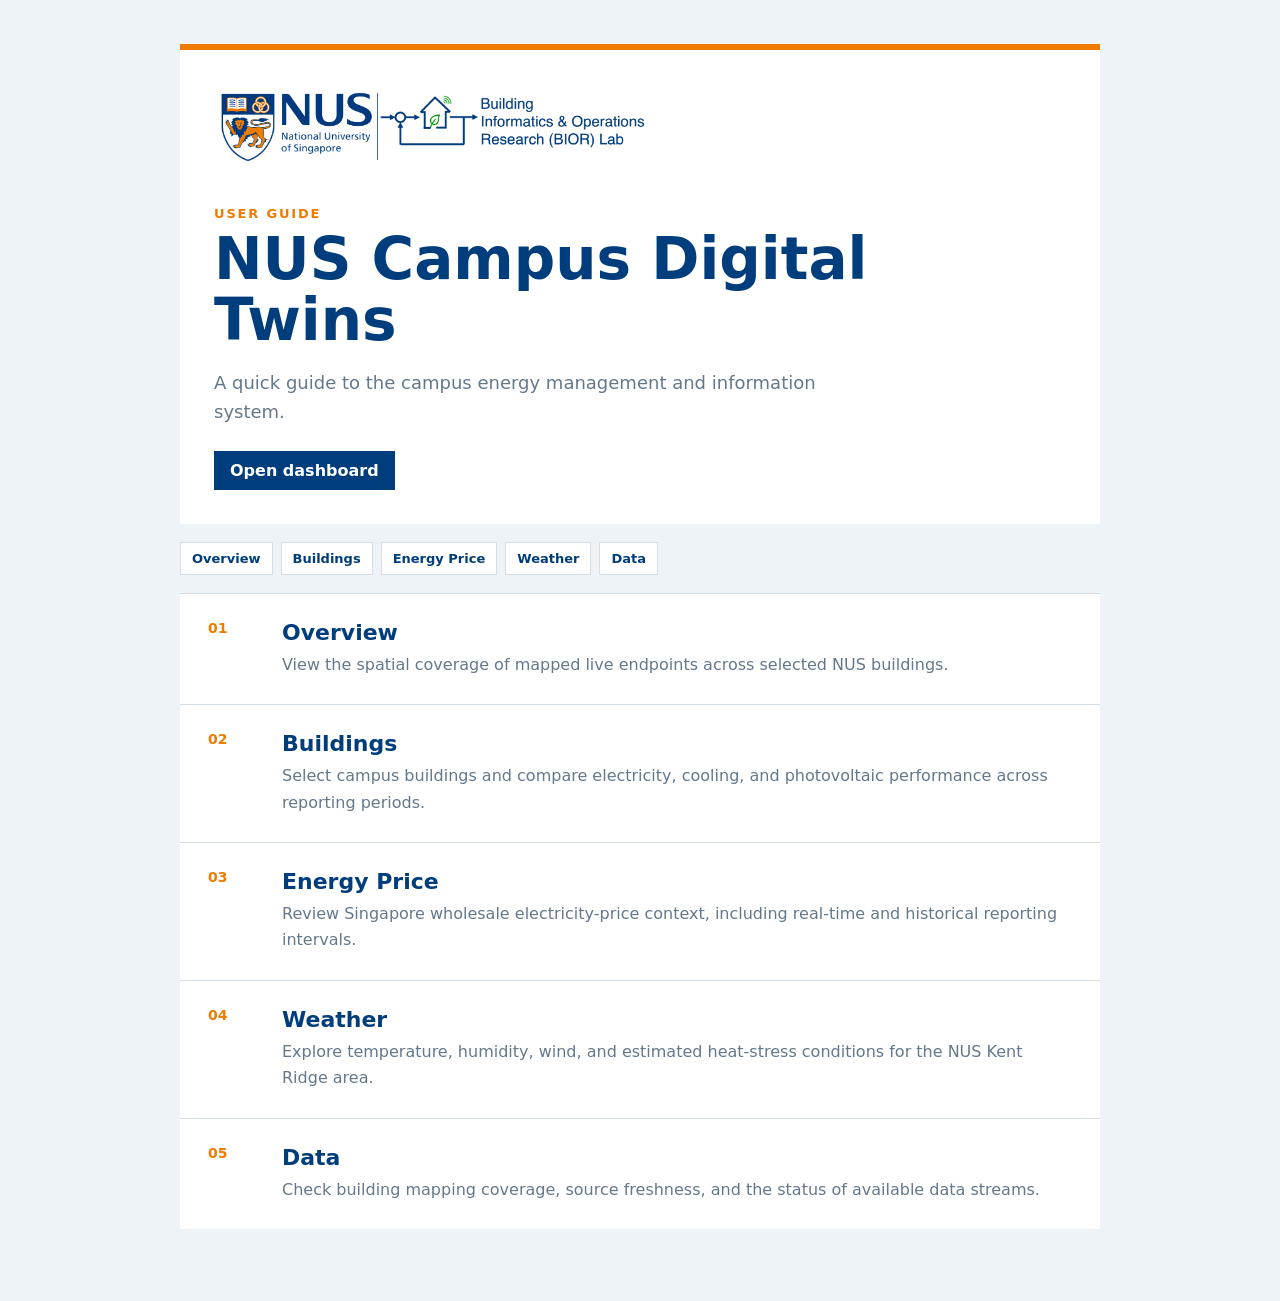
==== guide/index.html @ 18eb7594 "changes by maomao" ====
<!doctype html>
<html lang="en">
  <head>
    <meta charset="utf-8" />
    <meta name="viewport" content="width=device-width, initial-scale=1" />
    <title>NUS Campus DT User Guide</title>
    <link rel="stylesheet" href="styles.css" />
  </head>
  <body>
    <main class="guide-shell">
      <header class="guide-header">
        <img src="../assets/bior-logo.png" alt="NUS Building Informatics & Operations Research Lab" />
        <p>User Guide</p>
        <h1>NUS Campus Digital Twins</h1>
        <p class="intro">A quick guide to the campus energy management and information system.</p>
        <a href="../index.html">Open dashboard</a>
      </header>

      <nav class="guide-nav" aria-label="Guide sections">
        <a href="#overview">Overview</a>
        <a href="#buildings">Buildings</a>
        <a href="#price">Energy Price</a>
        <a href="#weather">Weather</a>
        <a href="#data">Data</a>
      </nav>

      <section id="overview">
        <span>01</span>
        <div><h2>Overview</h2><p>View the spatial coverage of mapped live endpoints across selected NUS buildings.</p></div>
      </section>
      <section id="buildings">
        <span>02</span>
        <div><h2>Buildings</h2><p>Select campus buildings and compare electricity, cooling, and photovoltaic performance across reporting periods.</p></div>
      </section>
      <section id="price">
        <span>03</span>
        <div><h2>Energy Price</h2><p>Review Singapore wholesale electricity-price context, including real-time and historical reporting intervals.</p></div>
      </section>
      <section id="weather">
        <span>04</span>
        <div><h2>Weather</h2><p>Explore temperature, humidity, wind, and estimated heat-stress conditions for the NUS Kent Ridge area.</p></div>
      </section>
      <section id="data">
        <span>05</span>
        <div><h2>Data</h2><p>Check building mapping coverage, source freshness, and the status of available data streams.</p></div>
      </section>
    </main>
  </body>
</html>
---- guide/styles.css ----
:root {
  --nus-blue: #003d7c;
  --nus-blue-dark: #002b5c;
  --nus-orange: #ef7c00;
  --ink: #203040;
  --muted: #64788c;
  --line: #d5dde5;
  font-family: Inter, ui-sans-serif, system-ui, -apple-system, BlinkMacSystemFont, "Segoe UI", sans-serif;
}

* { box-sizing: border-box; }

html { scroll-behavior: smooth; }

body {
  margin: 0;
  color: var(--ink);
  background: #eef3f7;
}

.guide-shell {
  width: min(920px, calc(100% - 40px));
  margin: 0 auto;
  padding: 44px 0 72px;
}

.guide-header {
  padding: 34px;
  border-top: 6px solid var(--nus-orange);
  background: #fff;
}

.guide-header img {
  display: block;
  width: min(440px, 100%);
  margin-bottom: 36px;
}

.guide-header > p:first-of-type {
  margin: 0 0 8px;
  color: var(--nus-orange);
  font-size: 13px;
  font-weight: 800;
  letter-spacing: 0.14em;
  text-transform: uppercase;
}

h1 {
  margin: 0;
  color: var(--nus-blue);
  font-size: clamp(34px, 6vw, 58px);
  line-height: 1.05;
}

.intro {
  max-width: 620px;
  margin: 18px 0 24px;
  color: var(--muted);
  font-size: 18px;
  line-height: 1.6;
}

.guide-header a {
  display: inline-flex;
  padding: 10px 16px;
  color: #fff;
  background: var(--nus-blue);
  font-weight: 750;
  text-decoration: none;
}

.guide-header a:hover { background: var(--nus-blue-dark); }

.guide-nav {
  display: flex;
  flex-wrap: wrap;
  gap: 8px;
  margin: 18px 0;
}

.guide-nav a {
  padding: 8px 11px;
  border: 1px solid var(--line);
  color: var(--nus-blue);
  background: #fff;
  font-size: 13px;
  font-weight: 700;
  text-decoration: none;
}

.guide-shell > section {
  display: grid;
  grid-template-columns: 56px minmax(0, 1fr);
  gap: 18px;
  padding: 26px 28px;
  border-top: 1px solid var(--line);
  background: #fff;
}

.guide-shell > section > span {
  color: var(--nus-orange);
  font-size: 14px;
  font-weight: 800;
}

h2 {
  margin: 0 0 7px;
  color: var(--nus-blue);
  font-size: 22px;
}

section p {
  margin: 0;
  color: var(--muted);
  line-height: 1.65;
}

@media (max-width: 560px) {
  .guide-shell { width: min(100% - 24px, 920px); padding-top: 12px; }
  .guide-header { padding: 24px; }
  .guide-shell > section { grid-template-columns: 1fr; gap: 6px; padding: 22px; }
}
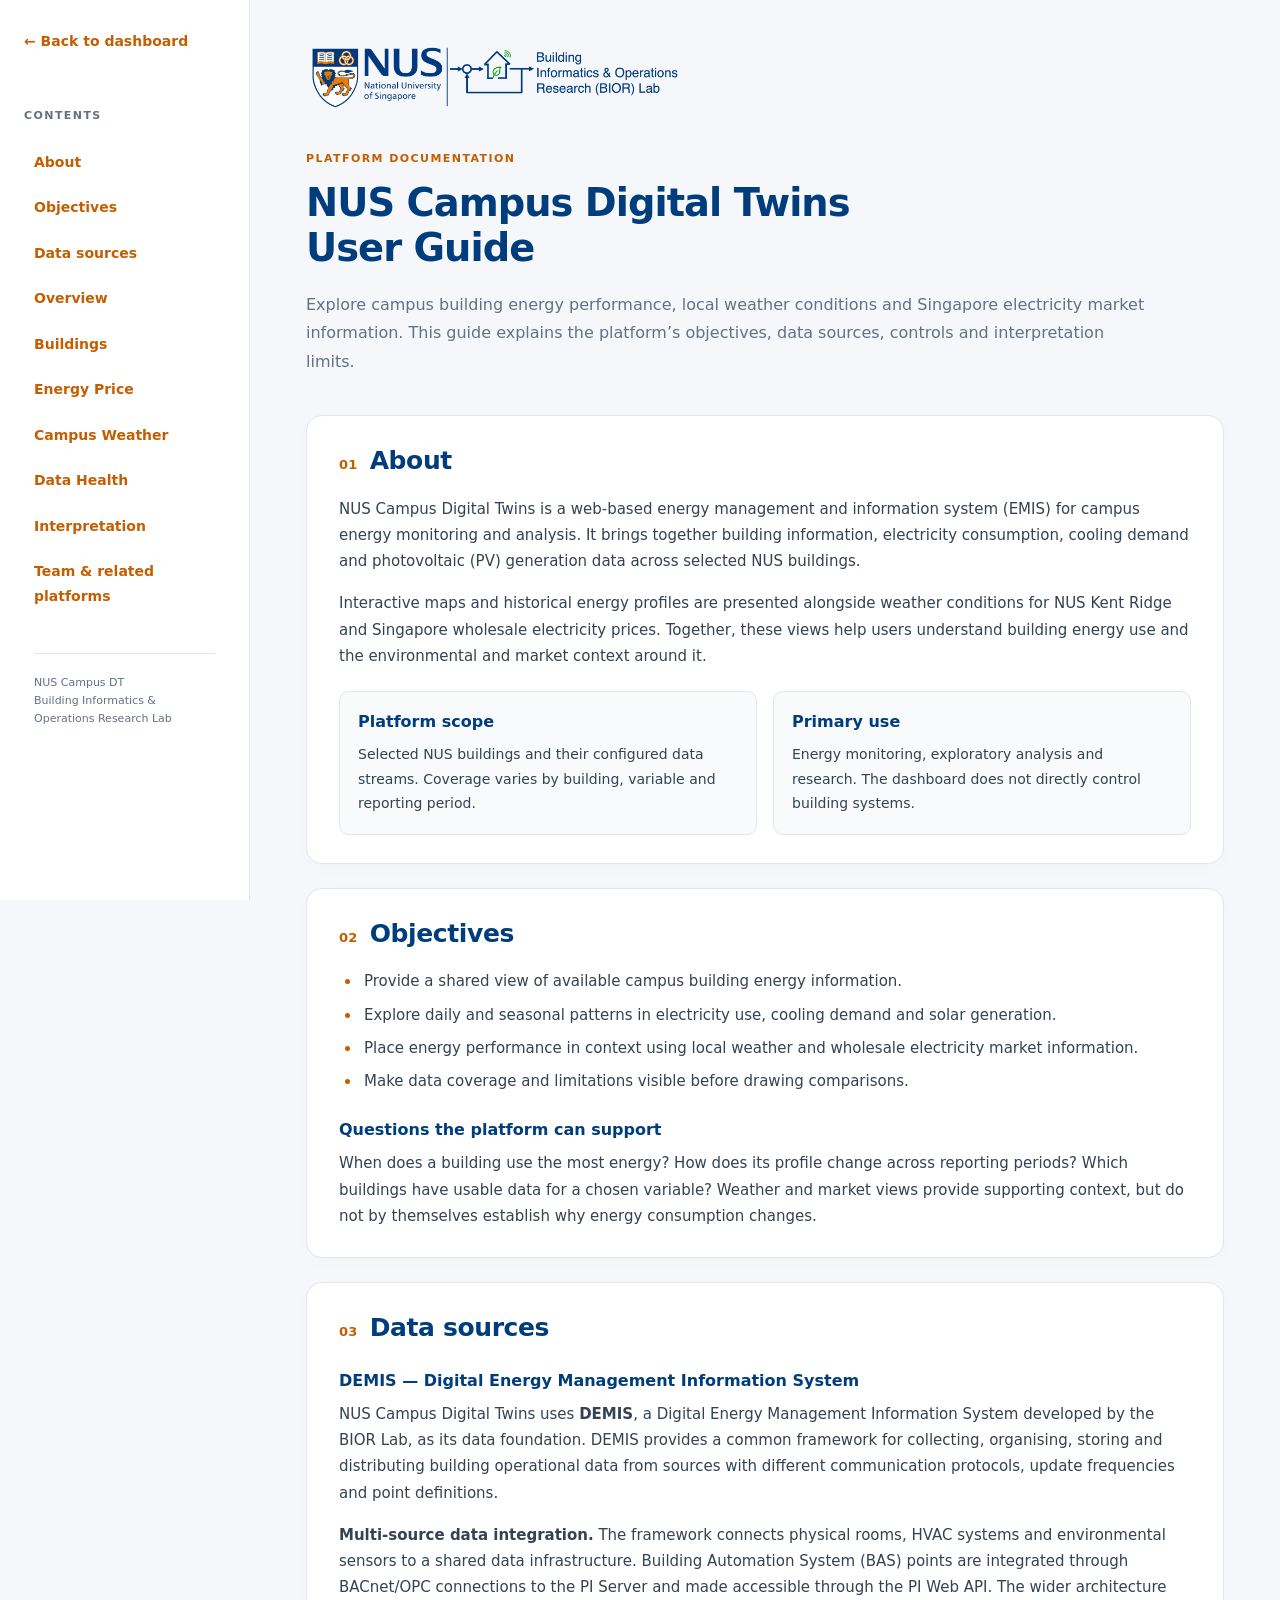
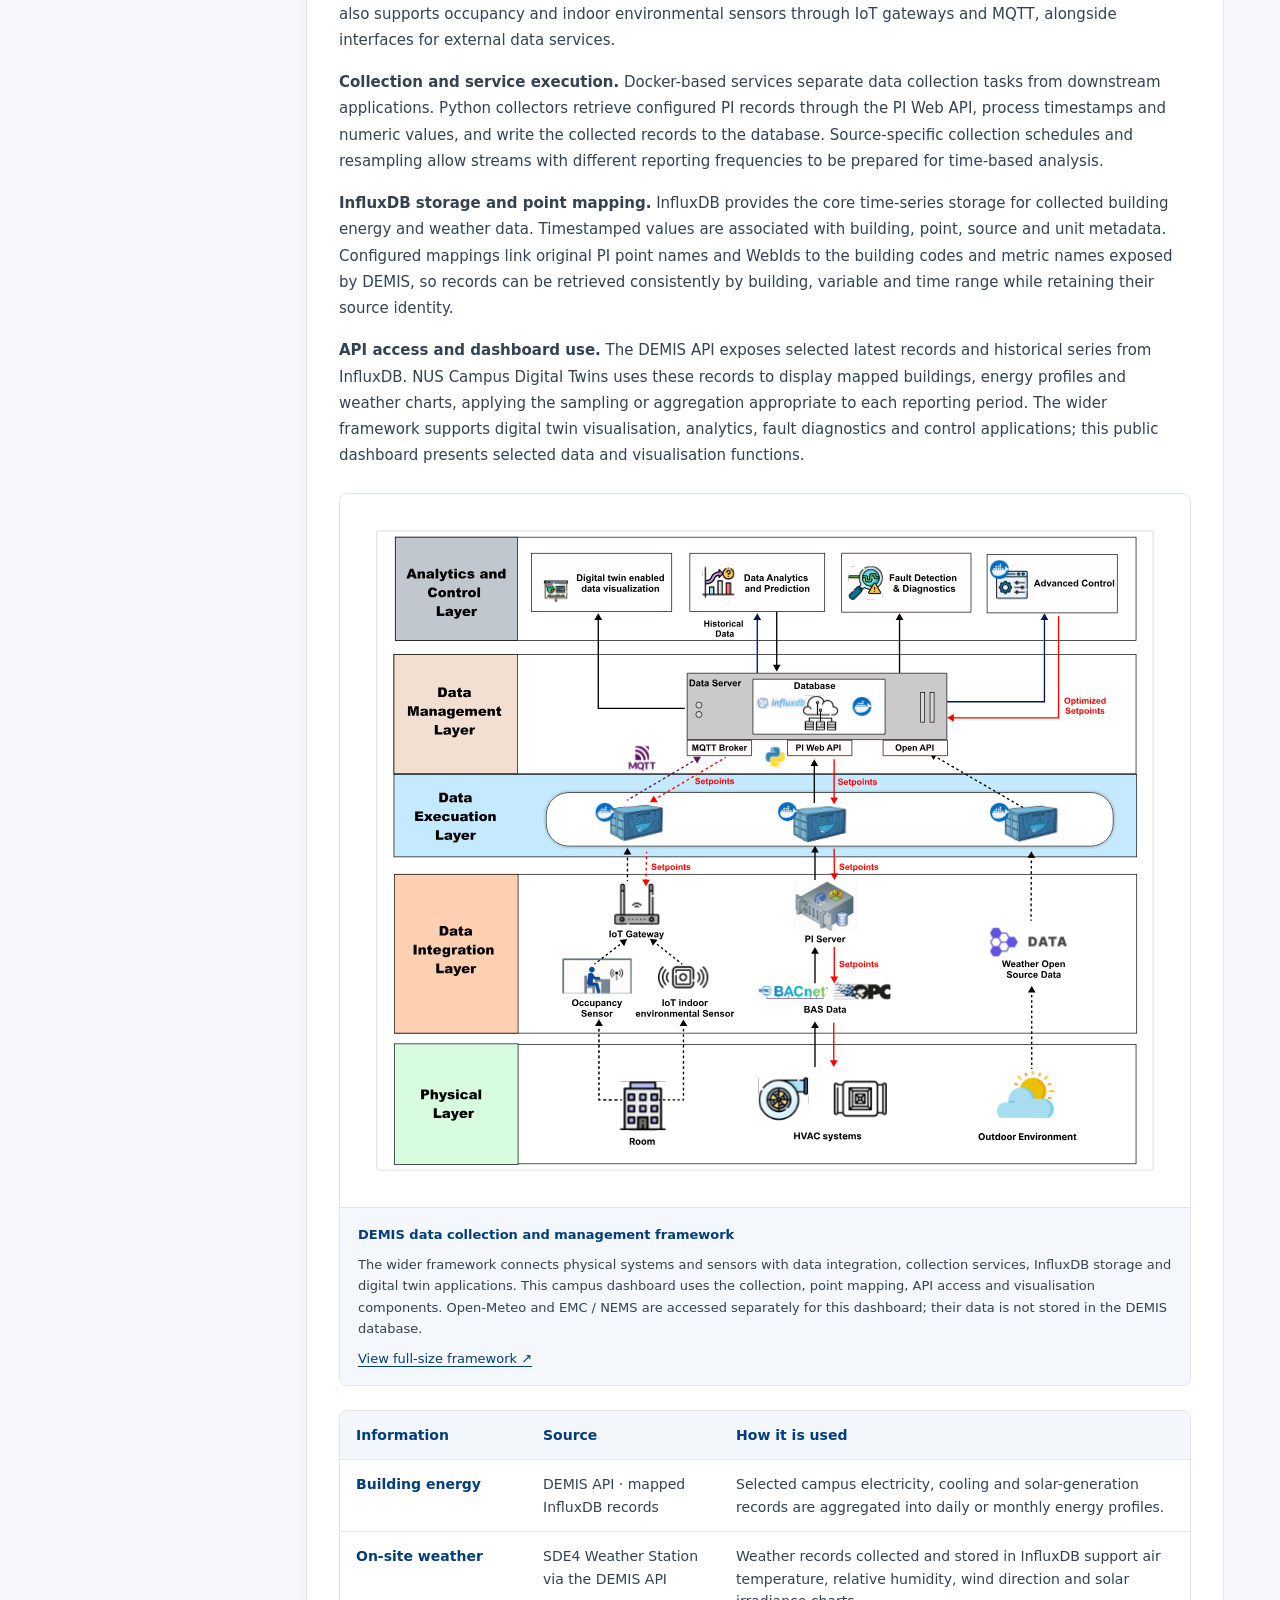
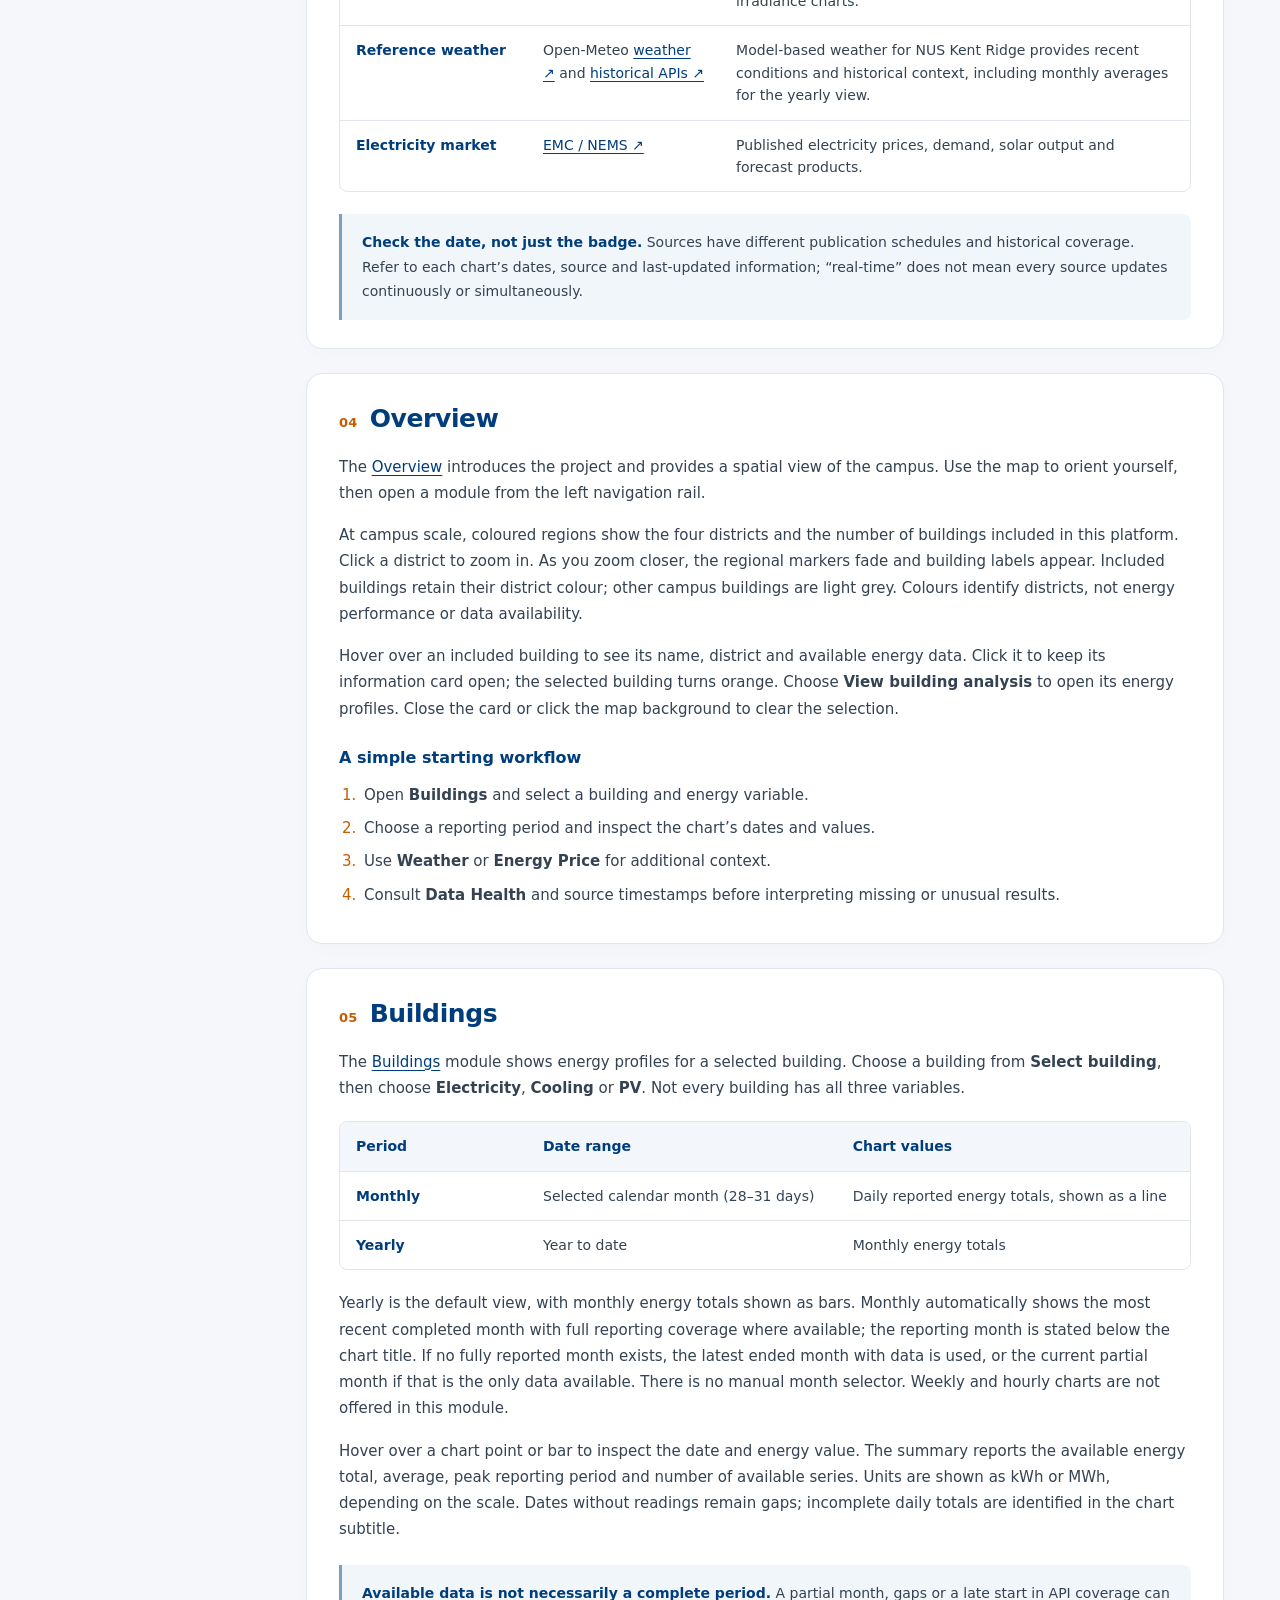
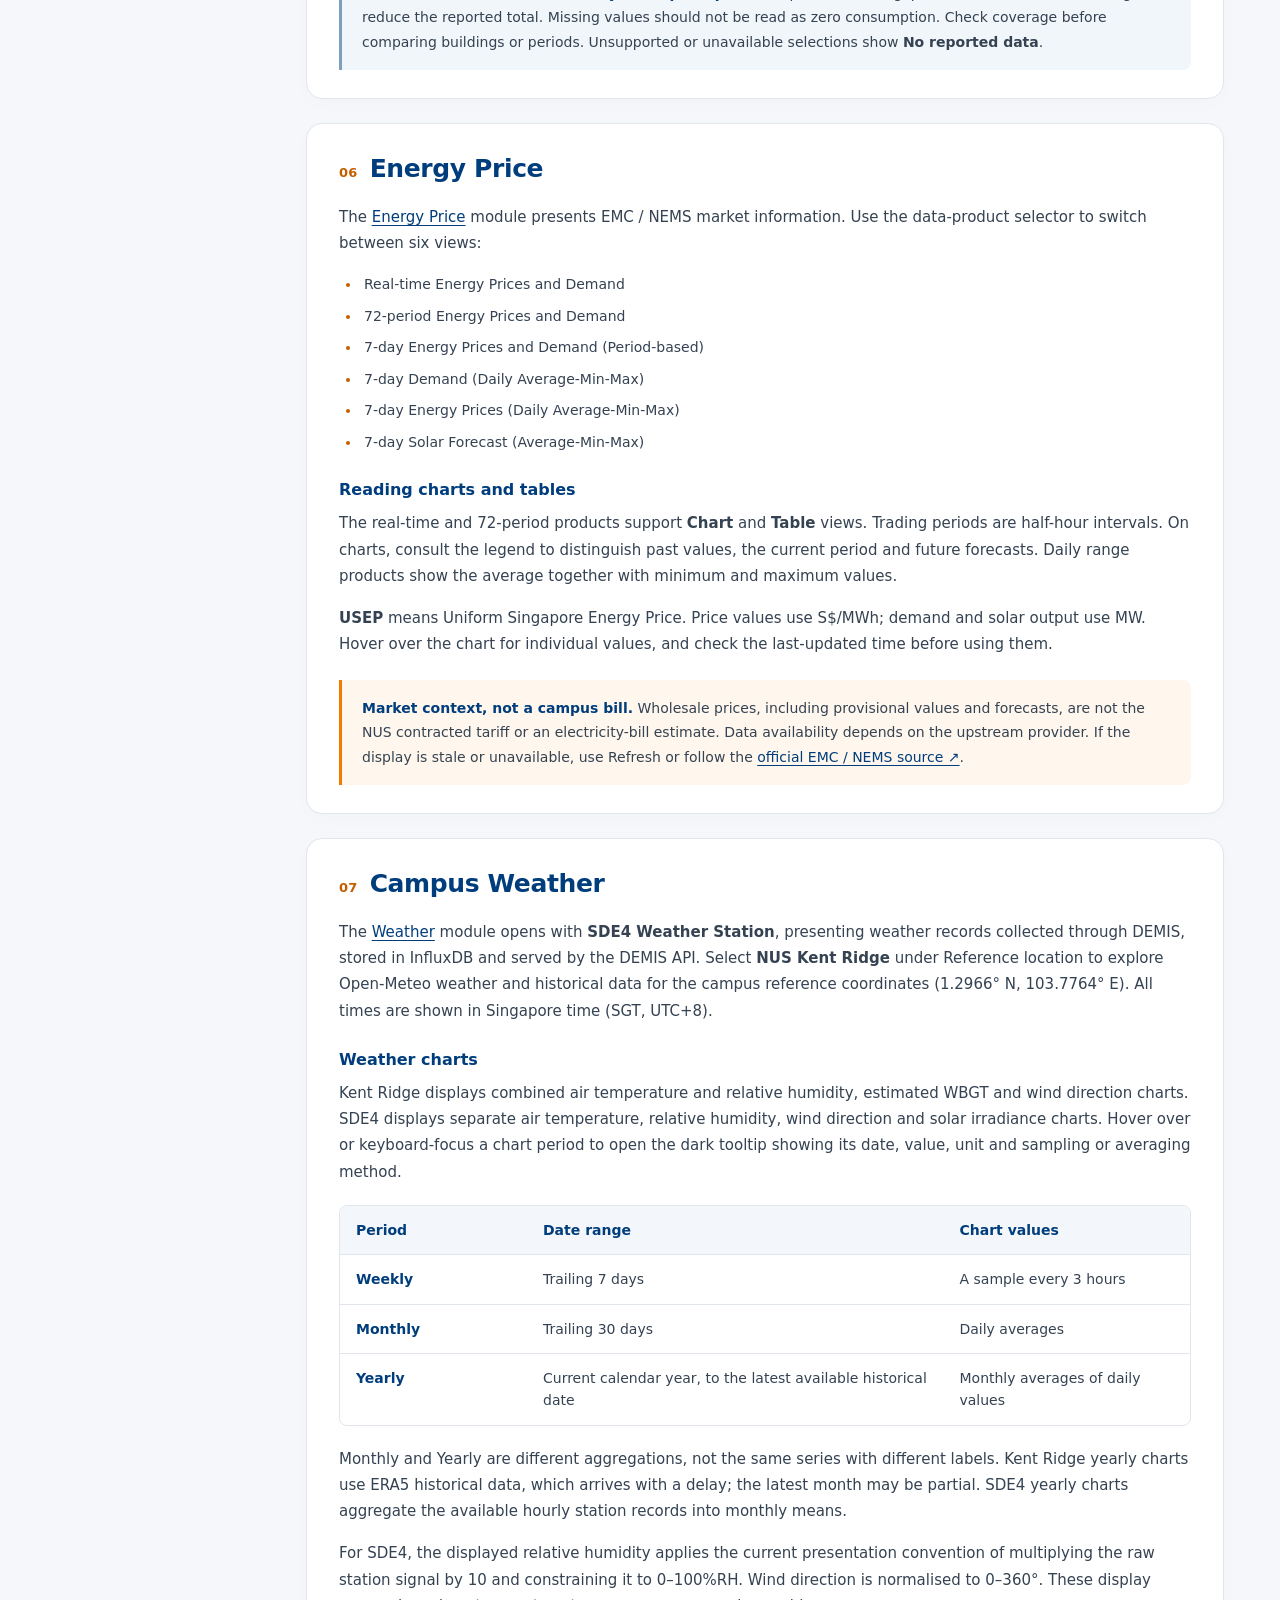
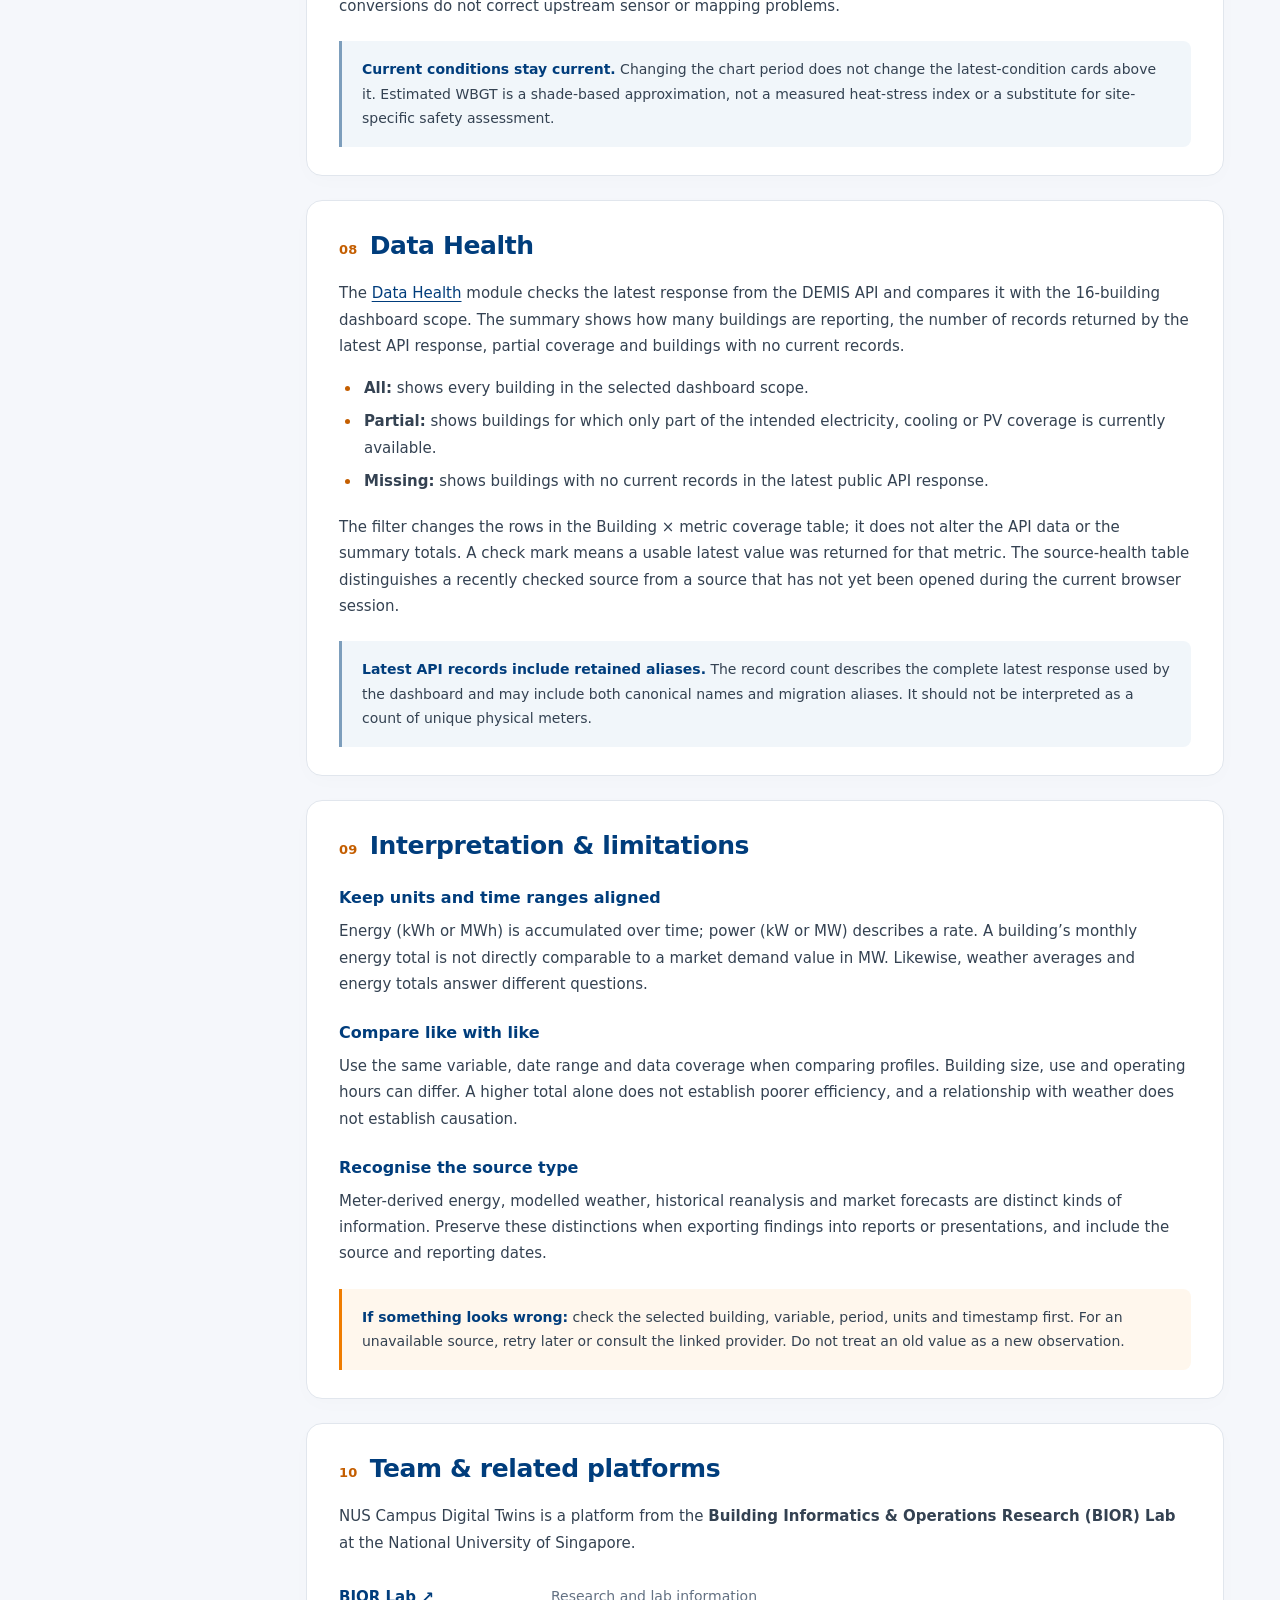
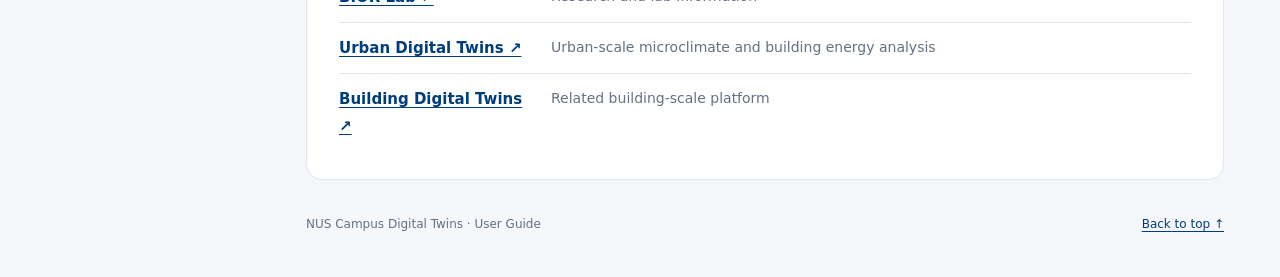
==== commit e68255b4: "feat: update campus digital twin dashboard" ====
--- a/guide/index.html
+++ b/guide/index.html
@@ -3,47 +3,188 @@
   <head>
     <meta charset="utf-8" />
     <meta name="viewport" content="width=device-width, initial-scale=1" />
-    <title>NUS Campus DT User Guide</title>
-    <link rel="stylesheet" href="styles.css" />
+    <meta name="description" content="A guide to NUS Campus Digital Twins: building energy, Singapore electricity prices, local weather and data coverage." />
+    <title>User Guide | NUS Campus Digital Twins</title>
+    <link rel="stylesheet" href="styles.css?v=20260908-data-framework" />
   </head>
   <body>
-    <main class="guide-shell">
-      <header class="guide-header">
-        <img src="../assets/bior-logo.png" alt="NUS Building Informatics & Operations Research Lab" />
-        <p>User Guide</p>
-        <h1>NUS Campus Digital Twins</h1>
-        <p class="intro">A quick guide to the campus energy management and information system.</p>
-        <a href="../index.html">Open dashboard</a>
-      </header>
-
-      <nav class="guide-nav" aria-label="Guide sections">
+    <a class="skip-link" href="#main-content">Skip to guide</a>
+    <aside class="guide-sidebar">
+      <a class="back-link" href="../">← Back to dashboard</a>
+      <nav class="guide-nav" aria-label="Guide contents">
+        <p class="nav-label">Contents</p>
+        <a href="#about">About</a>
+        <a href="#objectives">Objectives</a>
+        <a href="#sources">Data sources</a>
         <a href="#overview">Overview</a>
         <a href="#buildings">Buildings</a>
         <a href="#price">Energy Price</a>
-        <a href="#weather">Weather</a>
-        <a href="#data">Data</a>
+        <a href="#weather">Campus Weather</a>
+        <a href="#data">Data Health</a>
+        <a href="#interpretation">Interpretation</a>
+        <a href="#team">Team &amp; related platforms</a>
       </nav>
+      <p class="sidebar-note">NUS Campus DT<br />Building Informatics &amp; Operations Research Lab</p>
+    </aside>
+    <main class="guide-shell" id="main-content">
+      <header class="guide-header">
+        <img src="../assets/bior-logo.png" alt="NUS Building Informatics &amp; Operations Research Lab" width="440" />
+        <p class="eyebrow">Platform documentation</p>
+        <h1>NUS Campus Digital Twins<br /><span>User Guide</span></h1>
+        <p class="intro">Explore campus building energy performance, local weather conditions and Singapore electricity market information. This guide explains the platform’s objectives, data sources, controls and interpretation limits.</p>
+      </header>
 
-      <section id="overview">
-        <span>01</span>
-        <div><h2>Overview</h2><p>View the spatial coverage of mapped live endpoints across selected NUS buildings.</p></div>
+      <section id="about" aria-labelledby="about-title">
+        <h2 id="about-title"><span class="section-number" aria-hidden="true">01</span> About</h2>
+        <p>NUS Campus Digital Twins is a web-based energy management and information system (EMIS) for campus energy monitoring and analysis. It brings together building information, electricity consumption, cooling demand and photovoltaic (PV) generation data across selected NUS buildings.</p>
+        <p>Interactive maps and historical energy profiles are presented alongside weather conditions for NUS Kent Ridge and Singapore wholesale electricity prices. Together, these views help users understand building energy use and the environmental and market context around it.</p>
+        <div class="feature-grid">
+          <div class="feature"><h3>Platform scope</h3><p>Selected NUS buildings and their configured data streams. Coverage varies by building, variable and reporting period.</p></div>
+          <div class="feature"><h3>Primary use</h3><p>Energy monitoring, exploratory analysis and research. The dashboard does not directly control building systems.</p></div>
+        </div>
       </section>
-      <section id="buildings">
-        <span>02</span>
-        <div><h2>Buildings</h2><p>Select campus buildings and compare electricity, cooling, and photovoltaic performance across reporting periods.</p></div>
+
+      <section id="objectives" aria-labelledby="objectives-title">
+        <h2 id="objectives-title"><span class="section-number" aria-hidden="true">02</span> Objectives</h2>
+        <ul>
+          <li>Provide a shared view of available campus building energy information.</li>
+          <li>Explore daily and seasonal patterns in electricity use, cooling demand and solar generation.</li>
+          <li>Place energy performance in context using local weather and wholesale electricity market information.</li>
+          <li>Make data coverage and limitations visible before drawing comparisons.</li>
+        </ul>
+        <h3>Questions the platform can support</h3>
+        <p>When does a building use the most energy? How does its profile change across reporting periods? Which buildings have usable data for a chosen variable? Weather and market views provide supporting context, but do not by themselves establish why energy consumption changes.</p>
       </section>
-      <section id="price">
-        <span>03</span>
-        <div><h2>Energy Price</h2><p>Review Singapore wholesale electricity-price context, including real-time and historical reporting intervals.</p></div>
+
+      <section id="sources" aria-labelledby="sources-title">
+        <h2 id="sources-title"><span class="section-number" aria-hidden="true">03</span> Data sources</h2>
+        <h3>DEMIS — Digital Energy Management Information System</h3>
+        <p>NUS Campus Digital Twins uses <strong>DEMIS</strong>, a Digital Energy Management Information System developed by the BIOR Lab, as its data foundation. DEMIS provides a common framework for collecting, organising, storing and distributing building operational data from sources with different communication protocols, update frequencies and point definitions.</p>
+        <p><strong>Multi-source data integration.</strong> The framework connects physical rooms, HVAC systems and environmental sensors to a shared data infrastructure. Building Automation System (BAS) points are integrated through BACnet/OPC connections to the PI Server and made accessible through the PI Web API. The wider architecture also supports occupancy and indoor environmental sensors through IoT gateways and MQTT, alongside interfaces for external data services.</p>
+        <p><strong>Collection and service execution.</strong> Docker-based services separate data collection tasks from downstream applications. Python collectors retrieve configured PI records through the PI Web API, process timestamps and numeric values, and write the collected records to the database. Source-specific collection schedules and resampling allow streams with different reporting frequencies to be prepared for time-based analysis.</p>
+        <p><strong>InfluxDB storage and point mapping.</strong> InfluxDB provides the core time-series storage for collected building energy and weather data. Timestamped values are associated with building, point, source and unit metadata. Configured mappings link original PI point names and WebIds to the building codes and metric names exposed by DEMIS, so records can be retrieved consistently by building, variable and time range while retaining their source identity.</p>
+        <p><strong>API access and dashboard use.</strong> The DEMIS API exposes selected latest records and historical series from InfluxDB. NUS Campus Digital Twins uses these records to display mapped buildings, energy profiles and weather charts, applying the sampling or aggregation appropriate to each reporting period. The wider framework supports digital twin visualisation, analytics, fault diagnostics and control applications; this public dashboard presents selected data and visualisation functions.</p>
+        <figure class="data-framework">
+          <a href="../assets/building-dt-framework.svg" target="_blank" rel="noopener noreferrer" aria-label="Open DEMIS framework at full size in a new tab">
+            <img src="../assets/building-dt-framework.svg" width="1237" height="1034" loading="lazy" alt="DEMIS framework showing physical systems and sensors, data integration through gateways and PI Server, collection services, InfluxDB storage, and analytics and control applications." />
+          </a>
+          <figcaption><strong>DEMIS data collection and management framework</strong><span>The wider framework connects physical systems and sensors with data integration, collection services, InfluxDB storage and digital twin applications. This campus dashboard uses the collection, point mapping, API access and visualisation components. Open-Meteo and EMC / NEMS are accessed separately for this dashboard; their data is not stored in the DEMIS database.</span><a href="../assets/building-dt-framework.svg" target="_blank" rel="noopener noreferrer">View full-size framework ↗</a></figcaption>
+        </figure>
+        <div class="table-wrap" role="region" aria-label="Data sources table" tabindex="0">
+          <table>
+            <thead><tr><th scope="col">Information</th><th scope="col">Source</th><th scope="col">How it is used</th></tr></thead>
+            <tbody>
+              <tr><th scope="row">Building energy</th><td>DEMIS API · mapped InfluxDB records</td><td>Selected campus electricity, cooling and solar-generation records are aggregated into daily or monthly energy profiles.</td></tr>
+              <tr><th scope="row">On-site weather</th><td>SDE4 Weather Station via the DEMIS API</td><td>Weather records collected and stored in InfluxDB support air temperature, relative humidity, wind direction and solar irradiance charts.</td></tr>
+              <tr><th scope="row">Reference weather</th><td>Open-Meteo <a href="https://open-meteo.com/en/docs" target="_blank" rel="noopener noreferrer">weather ↗</a> and <a href="https://open-meteo.com/en/docs/historical-weather-api" target="_blank" rel="noopener noreferrer">historical APIs ↗</a></td><td>Model-based weather for NUS Kent Ridge provides recent conditions and historical context, including monthly averages for the yearly view.</td></tr>
+              <tr><th scope="row">Electricity market</th><td><a href="https://www.nems.emcsg.com/en/" target="_blank" rel="noopener noreferrer">EMC / NEMS ↗</a></td><td>Published electricity prices, demand, solar output and forecast products.</td></tr>
+            </tbody>
+          </table>
+        </div>
+        <div class="callout"><strong>Check the date, not just the badge.</strong> Sources have different publication schedules and historical coverage. Refer to each chart’s dates, source and last-updated information; “real-time” does not mean every source updates continuously or simultaneously.</div>
       </section>
-      <section id="weather">
-        <span>04</span>
-        <div><h2>Weather</h2><p>Explore temperature, humidity, wind, and estimated heat-stress conditions for the NUS Kent Ridge area.</p></div>
+
+      <section id="overview" aria-labelledby="overview-title">
+        <h2 id="overview-title"><span class="section-number" aria-hidden="true">04</span> Overview</h2>
+        <p>The <a href="../?tab=overview">Overview</a> introduces the project and provides a spatial view of the campus. Use the map to orient yourself, then open a module from the left navigation rail.</p>
+        <p>At campus scale, coloured regions show the four districts and the number of buildings included in this platform. Click a district to zoom in. As you zoom closer, the regional markers fade and building labels appear. Included buildings retain their district colour; other campus buildings are light grey. Colours identify districts, not energy performance or data availability.</p>
+        <p>Hover over an included building to see its name, district and available energy data. Click it to keep its information card open; the selected building turns orange. Choose <strong>View building analysis</strong> to open its energy profiles. Close the card or click the map background to clear the selection.</p>
+        <h3>A simple starting workflow</h3>
+        <ol>
+          <li>Open <strong>Buildings</strong> and select a building and energy variable.</li>
+          <li>Choose a reporting period and inspect the chart’s dates and values.</li>
+          <li>Use <strong>Weather</strong> or <strong>Energy Price</strong> for additional context.</li>
+          <li>Consult <strong>Data Health</strong> and source timestamps before interpreting missing or unusual results.</li>
+        </ol>
       </section>
-      <section id="data">
-        <span>05</span>
-        <div><h2>Data</h2><p>Check building mapping coverage, source freshness, and the status of available data streams.</p></div>
+
+      <section id="buildings" aria-labelledby="buildings-title">
+        <h2 id="buildings-title"><span class="section-number" aria-hidden="true">05</span> Buildings</h2>
+        <p>The <a href="../?tab=buildings">Buildings</a> module shows energy profiles for a selected building. Choose a building from <strong>Select building</strong>, then choose <strong>Electricity</strong>, <strong>Cooling</strong> or <strong>PV</strong>. Not every building has all three variables.</p>
+        <div class="table-wrap" role="region" aria-label="Building reporting periods" tabindex="0">
+          <table>
+            <thead><tr><th scope="col">Period</th><th scope="col">Date range</th><th scope="col">Chart values</th></tr></thead>
+            <tbody>
+              <tr><th scope="row">Monthly</th><td>Selected calendar month (28–31 days)</td><td>Daily reported energy totals, shown as a line</td></tr>
+              <tr><th scope="row">Yearly</th><td>Year to date</td><td>Monthly energy totals</td></tr>
+            </tbody>
+          </table>
+        </div>
+        <p>Yearly is the default view, with monthly energy totals shown as bars. Monthly automatically shows the most recent completed month with full reporting coverage where available; the reporting month is stated below the chart title. If no fully reported month exists, the latest ended month with data is used, or the current partial month if that is the only data available. There is no manual month selector. Weekly and hourly charts are not offered in this module.</p>
+        <p>Hover over a chart point or bar to inspect the date and energy value. The summary reports the available energy total, average, peak reporting period and number of available series. Units are shown as kWh or MWh, depending on the scale. Dates without readings remain gaps; incomplete daily totals are identified in the chart subtitle.</p>
+        <div class="callout"><strong>Available data is not necessarily a complete period.</strong> A partial month, gaps or a late start in API coverage can reduce the reported total. Missing values should not be read as zero consumption. Check coverage before comparing buildings or periods. Unsupported or unavailable selections show <strong>No reported data</strong>.</div>
       </section>
+
+      <section id="price" aria-labelledby="price-title">
+        <h2 id="price-title"><span class="section-number" aria-hidden="true">06</span> Energy Price</h2>
+        <p>The <a href="../?tab=market">Energy Price</a> module presents EMC / NEMS market information. Use the data-product selector to switch between six views:</p>
+        <ul class="product-list">
+          <li>Real-time Energy Prices and Demand</li>
+          <li>72-period Energy Prices and Demand</li>
+          <li>7-day Energy Prices and Demand (Period-based)</li>
+          <li>7-day Demand (Daily Average-Min-Max)</li>
+          <li>7-day Energy Prices (Daily Average-Min-Max)</li>
+          <li>7-day Solar Forecast (Average-Min-Max)</li>
+        </ul>
+        <h3>Reading charts and tables</h3>
+        <p>The real-time and 72-period products support <strong>Chart</strong> and <strong>Table</strong> views. Trading periods are half-hour intervals. On charts, consult the legend to distinguish past values, the current period and future forecasts. Daily range products show the average together with minimum and maximum values.</p>
+        <p><strong>USEP</strong> means Uniform Singapore Energy Price. Price values use S$/MWh; demand and solar output use MW. Hover over the chart for individual values, and check the last-updated time before using them.</p>
+        <div class="callout warning"><strong>Market context, not a campus bill.</strong> Wholesale prices, including provisional values and forecasts, are not the NUS contracted tariff or an electricity-bill estimate. Data availability depends on the upstream provider. If the display is stale or unavailable, use Refresh or follow the <a href="https://www.nems.emcsg.com/en/" target="_blank" rel="noopener noreferrer">official EMC / NEMS source ↗</a>.</div>
+      </section>
+
+      <section id="weather" aria-labelledby="weather-title">
+        <h2 id="weather-title"><span class="section-number" aria-hidden="true">07</span> Campus Weather</h2>
+        <p>The <a href="../?tab=weather">Weather</a> module opens with <strong>SDE4 Weather Station</strong>, presenting weather records collected through DEMIS, stored in InfluxDB and served by the DEMIS API. Select <strong>NUS Kent Ridge</strong> under Reference location to explore Open-Meteo weather and historical data for the campus reference coordinates (1.2966° N, 103.7764° E). All times are shown in Singapore time (SGT, UTC+8).</p>
+        <h3>Weather charts</h3>
+        <p>Kent Ridge displays combined air temperature and relative humidity, estimated WBGT and wind direction charts. SDE4 displays separate air temperature, relative humidity, wind direction and solar irradiance charts. Hover over or keyboard-focus a chart period to open the dark tooltip showing its date, value, unit and sampling or averaging method.</p>
+        <div class="table-wrap" role="region" aria-label="Weather reporting periods" tabindex="0">
+          <table>
+            <thead><tr><th scope="col">Period</th><th scope="col">Date range</th><th scope="col">Chart values</th></tr></thead>
+            <tbody>
+              <tr><th scope="row">Weekly</th><td>Trailing 7 days</td><td>A sample every 3 hours</td></tr>
+              <tr><th scope="row">Monthly</th><td>Trailing 30 days</td><td>Daily averages</td></tr>
+              <tr><th scope="row">Yearly</th><td>Current calendar year, to the latest available historical date</td><td>Monthly averages of daily values</td></tr>
+            </tbody>
+          </table>
+        </div>
+        <p>Monthly and Yearly are different aggregations, not the same series with different labels. Kent Ridge yearly charts use ERA5 historical data, which arrives with a delay; the latest month may be partial. SDE4 yearly charts aggregate the available hourly station records into monthly means.</p>
+        <p>For SDE4, the displayed relative humidity applies the current presentation convention of multiplying the raw station signal by 10 and constraining it to 0–100%RH. Wind direction is normalised to 0–360°. These display conversions do not correct upstream sensor or mapping problems.</p>
+        <div class="callout"><strong>Current conditions stay current.</strong> Changing the chart period does not change the latest-condition cards above it. Estimated WBGT is a shade-based approximation, not a measured heat-stress index or a substitute for site-specific safety assessment.</div>
+      </section>
+
+      <section id="data" aria-labelledby="data-title">
+        <h2 id="data-title"><span class="section-number" aria-hidden="true">08</span> Data Health</h2>
+        <p>The <a href="../?tab=data">Data Health</a> module checks the latest response from the DEMIS API and compares it with the 16-building dashboard scope. The summary shows how many buildings are reporting, the number of records returned by the latest API response, partial coverage and buildings with no current records.</p>
+        <ul>
+          <li><strong>All:</strong> shows every building in the selected dashboard scope.</li>
+          <li><strong>Partial:</strong> shows buildings for which only part of the intended electricity, cooling or PV coverage is currently available.</li>
+          <li><strong>Missing:</strong> shows buildings with no current records in the latest public API response.</li>
+        </ul>
+        <p>The filter changes the rows in the Building × metric coverage table; it does not alter the API data or the summary totals. A check mark means a usable latest value was returned for that metric. The source-health table distinguishes a recently checked source from a source that has not yet been opened during the current browser session.</p>
+        <div class="callout"><strong>Latest API records include retained aliases.</strong> The record count describes the complete latest response used by the dashboard and may include both canonical names and migration aliases. It should not be interpreted as a count of unique physical meters.</div>
+      </section>
+
+      <section id="interpretation" aria-labelledby="interpretation-title">
+        <h2 id="interpretation-title"><span class="section-number" aria-hidden="true">09</span> Interpretation &amp; limitations</h2>
+        <h3>Keep units and time ranges aligned</h3>
+        <p>Energy (kWh or MWh) is accumulated over time; power (kW or MW) describes a rate. A building’s monthly energy total is not directly comparable to a market demand value in MW. Likewise, weather averages and energy totals answer different questions.</p>
+        <h3>Compare like with like</h3>
+        <p>Use the same variable, date range and data coverage when comparing profiles. Building size, use and operating hours can differ. A higher total alone does not establish poorer efficiency, and a relationship with weather does not establish causation.</p>
+        <h3>Recognise the source type</h3>
+        <p>Meter-derived energy, modelled weather, historical reanalysis and market forecasts are distinct kinds of information. Preserve these distinctions when exporting findings into reports or presentations, and include the source and reporting dates.</p>
+        <div class="callout warning"><strong>If something looks wrong:</strong> check the selected building, variable, period, units and timestamp first. For an unavailable source, retry later or consult the linked provider. Do not treat an old value as a new observation.</div>
+      </section>
+
+      <section id="team" aria-labelledby="team-title">
+        <h2 id="team-title"><span class="section-number" aria-hidden="true">10</span> Team &amp; related platforms</h2>
+        <p>NUS Campus Digital Twins is a platform from the <strong>Building Informatics &amp; Operations Research (BIOR) Lab</strong> at the National University of Singapore.</p>
+        <ul class="related-links">
+          <li><a href="https://maomaohu.net/" target="_blank" rel="noopener noreferrer">BIOR Lab ↗</a><span>Research and lab information</span></li>
+          <li><a href="https://urbandt.org/" target="_blank" rel="noopener noreferrer">Urban Digital Twins ↗</a><span>Urban-scale microclimate and building energy analysis</span></li>
+          <li><a href="https://www.buildingdt.org/" target="_blank" rel="noopener noreferrer">Building Digital Twins ↗</a><span>Related building-scale platform</span></li>
+        </ul>
+      </section>
+      <footer class="guide-footer"><span>NUS Campus Digital Twins · User Guide</span><a href="#main-content">Back to top ↑</a></footer>
     </main>
   </body>
 </html>
--- a/guide/styles.css
+++ b/guide/styles.css
@@ -1,122 +1,105 @@
 :root {
   --nus-blue: #003d7c;
-  --nus-blue-dark: #002b5c;
-  --nus-orange: #ef7c00;
-  --ink: #203040;
-  --muted: #64788c;
-  --line: #d5dde5;
+  --nus-orange: #c45e00;
+  --ink: #344252;
+  --muted: #637183;
+  --line: #e1e6ed;
   font-family: Inter, ui-sans-serif, system-ui, -apple-system, BlinkMacSystemFont, "Segoe UI", sans-serif;
+  color-scheme: light;
 }
 
 * { box-sizing: border-box; }
+html { scroll-behavior: smooth; }
+body { margin: 0; color: var(--ink); background: #f5f7fb; font-size: 15px; line-height: 1.75; }
+a { color: var(--nus-blue); text-underline-offset: 3px; }
+a:hover { color: var(--nus-orange); }
+a:focus-visible, [tabindex]:focus-visible { outline: 3px solid var(--nus-blue); outline-offset: 4px; border-radius: 3px; }
+.skip-link { position: fixed; top: -80px; left: 16px; z-index: 10; padding: 10px 18px; color: #fff; background: var(--nus-blue); }
+.skip-link:focus { top: 12px; color: #fff; }
 
-html { scroll-behavior: smooth; }
+.guide-sidebar { position: fixed; inset: 0 auto 0 0; width: 250px; padding: 28px 24px; overflow-y: auto; border-right: 1px solid var(--line); background: #fff; }
+.back-link { display: inline-block; color: var(--nus-orange); font-size: 14px; font-weight: 700; text-decoration: none; }
+.guide-nav { display: grid; gap: 3px; margin-top: 52px; }
+.nav-label, .eyebrow { margin: 0 0 12px; color: var(--muted); font-size: 11px; font-weight: 750; letter-spacing: .13em; text-transform: uppercase; }
+.guide-nav a { padding: 9px 10px; border-radius: 6px; color: var(--nus-orange); font-size: 14px; font-weight: 650; text-decoration: none; }
+.guide-nav a:hover, .guide-nav a:focus-visible { background: #fff4e8; }
+.sidebar-note { margin: 36px 10px 0; padding-top: 20px; border-top: 1px solid var(--line); color: var(--muted); font-size: 11px; line-height: 1.65; }
 
-body {
-  margin: 0;
-  color: var(--ink);
-  background: #eef3f7;
+.guide-shell { max-width: 1230px; margin-left: 250px; padding: 40px 56px 32px; }
+.guide-header { padding: 0 0 14px; }
+.guide-header img { display: block; width: min(380px, 100%); height: auto; margin-bottom: 34px; }
+.eyebrow { color: var(--nus-orange); }
+h1 { margin: 0; color: var(--nus-blue); font-size: clamp(30px, 3vw, 43px); font-weight: 750; letter-spacing: -.025em; line-height: 1.18; }
+h1 span { font-weight: 550; }
+.intro { max-width: 850px; margin: 20px 0 24px; color: var(--muted); font-size: 16px; line-height: 1.8; }
+
+section { scroll-margin-top: 24px; margin-bottom: 24px; padding: 28px 32px; border: 1px solid var(--line); border-radius: 16px; background: #fff; box-shadow: 0 5px 20px #16304f04; }
+section:target { border-color: #bacbdc; }
+h2 { display: flex; align-items: baseline; gap: 12px; margin: 0 0 18px; color: var(--nus-blue); font-size: 25px; line-height: 1.35; letter-spacing: -.015em; }
+.section-number { flex-shrink: 0; color: var(--nus-orange); font-size: 13px; font-weight: 750; letter-spacing: .02em; }
+h3 { margin: 24px 0 8px; color: var(--nus-blue); font-size: 16px; line-height: 1.5; }
+p { margin: 0 0 16px; }
+section > :last-child { margin-bottom: 0; }
+strong { font-weight: 650; }
+ul, ol { margin: 12px 0 20px; padding-left: 22px; }
+li { padding-left: 3px; margin-bottom: 7px; }
+li::marker { color: var(--nus-orange); }
+.feature-grid { display: grid; grid-template-columns: 1fr 1fr; gap: 16px; margin-top: 22px; }
+.feature { padding: 18px; border: 1px solid var(--line); border-radius: 10px; background: #f8fafc; }
+.feature h3 { margin-top: 0; }
+.feature p { margin: 0; font-size: 14px; }
+.callout { margin: 22px 0 0; padding: 16px 20px; border-left: 3px solid #7d9ebc; border-radius: 0 8px 8px 0; background: #f1f6fa; font-size: 14px; }
+.callout > strong:first-child { color: var(--nus-blue); }
+.callout.warning { border-left-color: #ef7c00; background: #fff7ed; }
+.table-wrap { max-width: 100%; overflow-x: auto; margin: 20px 0; border: 1px solid var(--line); border-radius: 8px; }
+table { width: 100%; border-collapse: collapse; text-align: left; font-size: 14px; line-height: 1.6; }
+th, td { padding: 13px 16px; vertical-align: top; border-bottom: 1px solid var(--line); }
+thead th { color: var(--nus-blue); background: #f3f6fa; font-weight: 700; }
+tbody th { width: 22%; color: var(--nus-blue); font-weight: 650; }
+tbody tr:last-child > * { border-bottom: 0; }
+.product-list { font-size: 14px; }
+.related-links { list-style: none; padding: 0; }
+.related-links li { display: grid; grid-template-columns: 200px 1fr; gap: 12px; padding: 12px 0; margin: 0; border-bottom: 1px solid var(--line); }
+.related-links li:last-child { border: 0; }
+.related-links a { font-weight: 650; }
+.related-links span { color: var(--muted); font-size: 14px; }
+.guide-footer { display: flex; justify-content: space-between; gap: 20px; padding: 10px 0; color: var(--muted); font-size: 12px; }
+
+@media (min-width: 1600px) { .guide-shell { margin-right: auto; margin-left: max(250px, calc((100vw - 1230px + 250px) / 2)); } }
+@media (max-width: 1100px) {
+  .guide-sidebar { width: 215px; padding: 24px 18px; }
+  .guide-shell { margin-left: 215px; padding: 32px 28px; }
+  section { padding: 26px; }
 }
-
-.guide-shell {
-  width: min(920px, calc(100% - 40px));
-  margin: 0 auto;
-  padding: 44px 0 72px;
+@media (max-width: 760px) {
+  .guide-sidebar { position: static; width: 100%; padding: 18px 22px; border-right: 0; border-bottom: 1px solid var(--line); }
+  .guide-nav { display: flex; flex-wrap: wrap; gap: 4px 8px; margin-top: 20px; }
+  .nav-label { flex-basis: 100%; margin-bottom: 4px; }
+  .guide-nav a { padding: 4px 0; margin-right: 10px; font-size: 12px; }
+  .sidebar-note { display: none; }
+  .guide-shell { margin: 0; padding: 28px 18px; }
+  .guide-header img { width: min(340px, 100%); margin-bottom: 28px; }
+  section { padding: 24px 20px; border-radius: 12px; }
+  h2 { font-size: 22px; gap: 9px; }
+  .feature-grid { grid-template-columns: 1fr; }
+  .table-wrap table { min-width: 480px; }
+  .related-links li { grid-template-columns: 1fr; gap: 2px; }
+  .guide-footer { flex-wrap: wrap; }
 }
-
-.guide-header {
-  padding: 34px;
-  border-top: 6px solid var(--nus-orange);
-  background: #fff;
+.data-framework { margin: 24px 0; border: 1px solid var(--line); border-radius: 8px; overflow: hidden; background: #fff; }
+.data-framework > a { display: block; padding: 10px; }
+.data-framework img { display: block; width: 100%; height: auto; }
+.data-framework figcaption { display: grid; gap: 8px; padding: 16px 18px; background: #f4f7fb; border-top: 1px solid var(--line); font-size: 13px; line-height: 1.65; }
+.data-framework figcaption strong { color: var(--nus-blue); }
+.data-framework a:focus-visible { outline: 3px solid var(--nus-blue); outline-offset: -3px; }
+@media (prefers-reduced-motion: reduce) { html { scroll-behavior: auto; } }
+@media print {
+  body { background: #fff; font-size: 11pt; }
+  .guide-sidebar, .skip-link, .guide-footer { display: none; }
+  .guide-shell { max-width: none; margin: 0; padding: 0; }
+  section { border: 0; border-top: 1px solid var(--line); border-radius: 0; padding: 20px 0; box-shadow: none; }
+  h2, h3 { break-after: avoid; }
+  tr, .callout, .feature { break-inside: avoid; }
+  .table-wrap { overflow: visible; }
+  a { color: var(--nus-blue); }
 }
-
-.guide-header img {
-  display: block;
-  width: min(440px, 100%);
-  margin-bottom: 36px;
-}
-
-.guide-header > p:first-of-type {
-  margin: 0 0 8px;
-  color: var(--nus-orange);
-  font-size: 13px;
-  font-weight: 800;
-  letter-spacing: 0.14em;
-  text-transform: uppercase;
-}
-
-h1 {
-  margin: 0;
-  color: var(--nus-blue);
-  font-size: clamp(34px, 6vw, 58px);
-  line-height: 1.05;
-}
-
-.intro {
-  max-width: 620px;
-  margin: 18px 0 24px;
-  color: var(--muted);
-  font-size: 18px;
-  line-height: 1.6;
-}
-
-.guide-header a {
-  display: inline-flex;
-  padding: 10px 16px;
-  color: #fff;
-  background: var(--nus-blue);
-  font-weight: 750;
-  text-decoration: none;
-}
-
-.guide-header a:hover { background: var(--nus-blue-dark); }
-
-.guide-nav {
-  display: flex;
-  flex-wrap: wrap;
-  gap: 8px;
-  margin: 18px 0;
-}
-
-.guide-nav a {
-  padding: 8px 11px;
-  border: 1px solid var(--line);
-  color: var(--nus-blue);
-  background: #fff;
-  font-size: 13px;
-  font-weight: 700;
-  text-decoration: none;
-}
-
-.guide-shell > section {
-  display: grid;
-  grid-template-columns: 56px minmax(0, 1fr);
-  gap: 18px;
-  padding: 26px 28px;
-  border-top: 1px solid var(--line);
-  background: #fff;
-}
-
-.guide-shell > section > span {
-  color: var(--nus-orange);
-  font-size: 14px;
-  font-weight: 800;
-}
-
-h2 {
-  margin: 0 0 7px;
-  color: var(--nus-blue);
-  font-size: 22px;
-}
-
-section p {
-  margin: 0;
-  color: var(--muted);
-  line-height: 1.65;
-}
-
-@media (max-width: 560px) {
-  .guide-shell { width: min(100% - 24px, 920px); padding-top: 12px; }
-  .guide-header { padding: 24px; }
-  .guide-shell > section { grid-template-columns: 1fr; gap: 6px; padding: 22px; }
-}
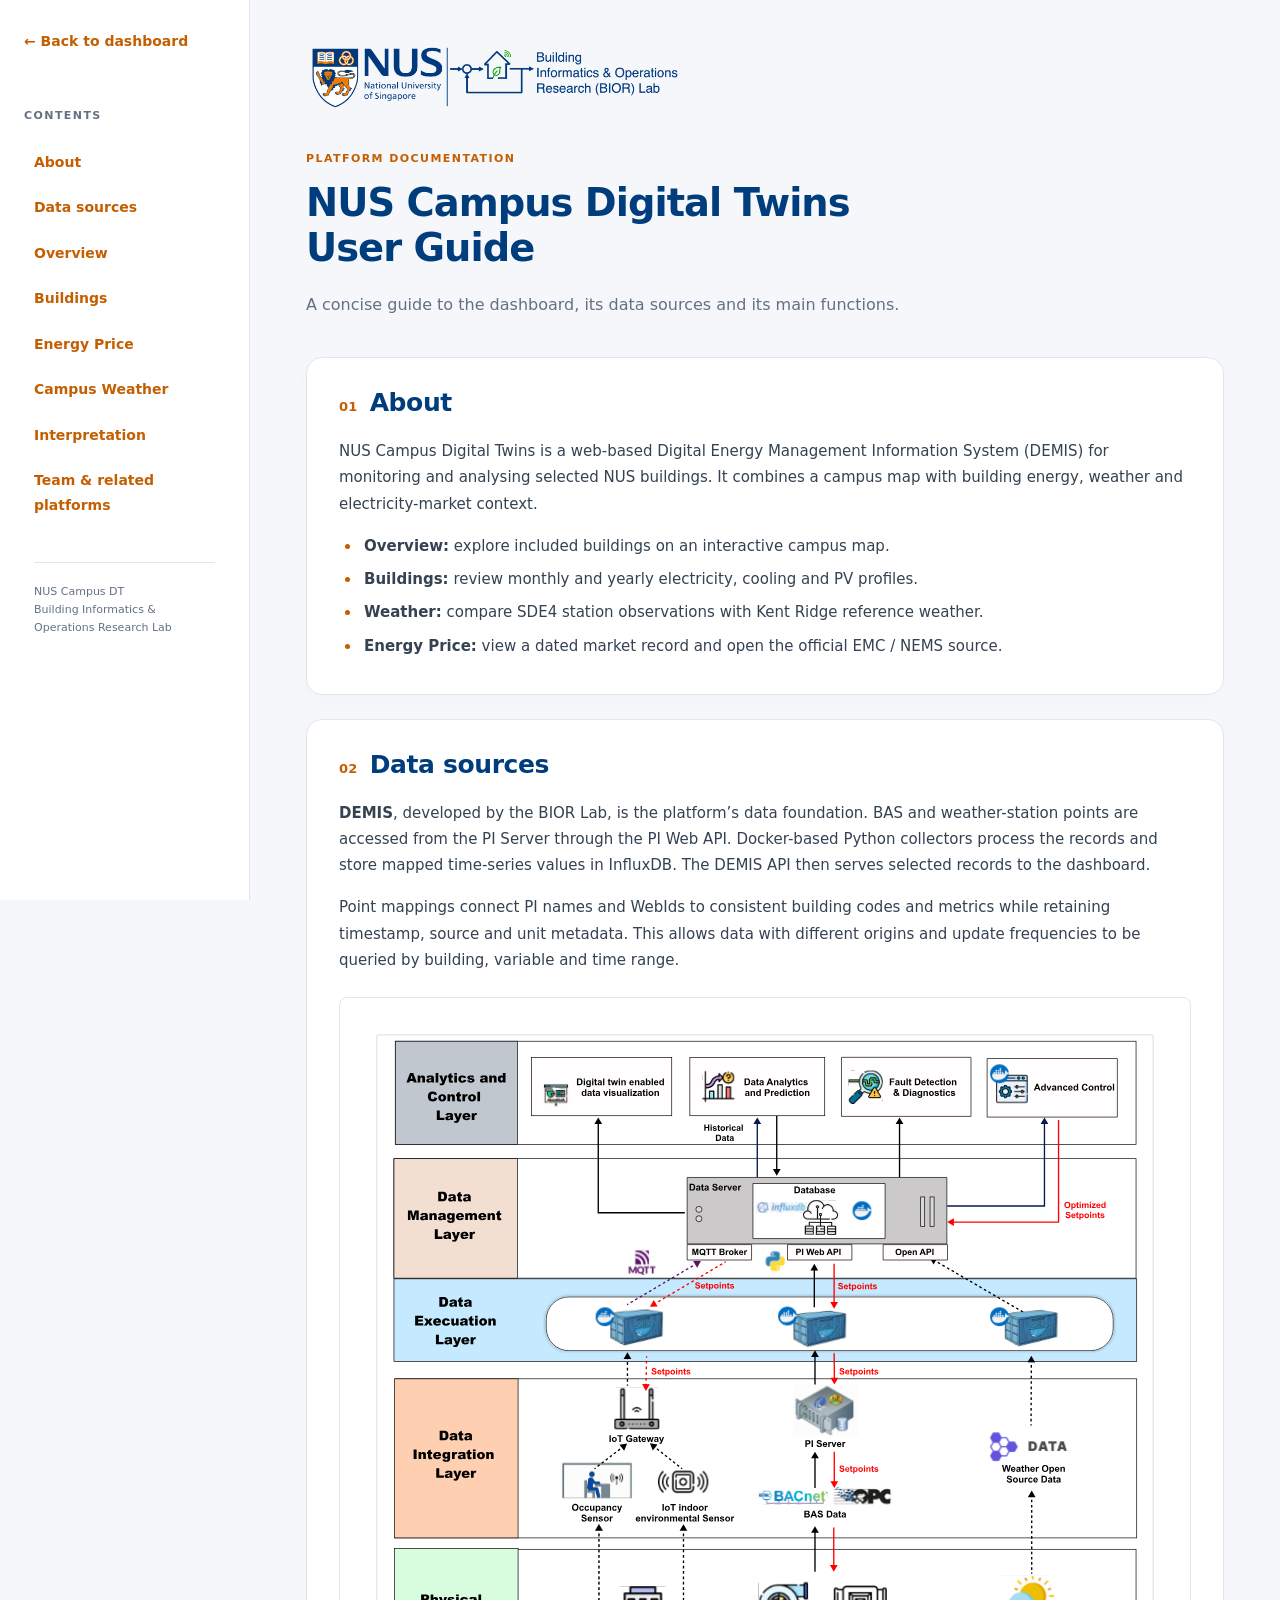
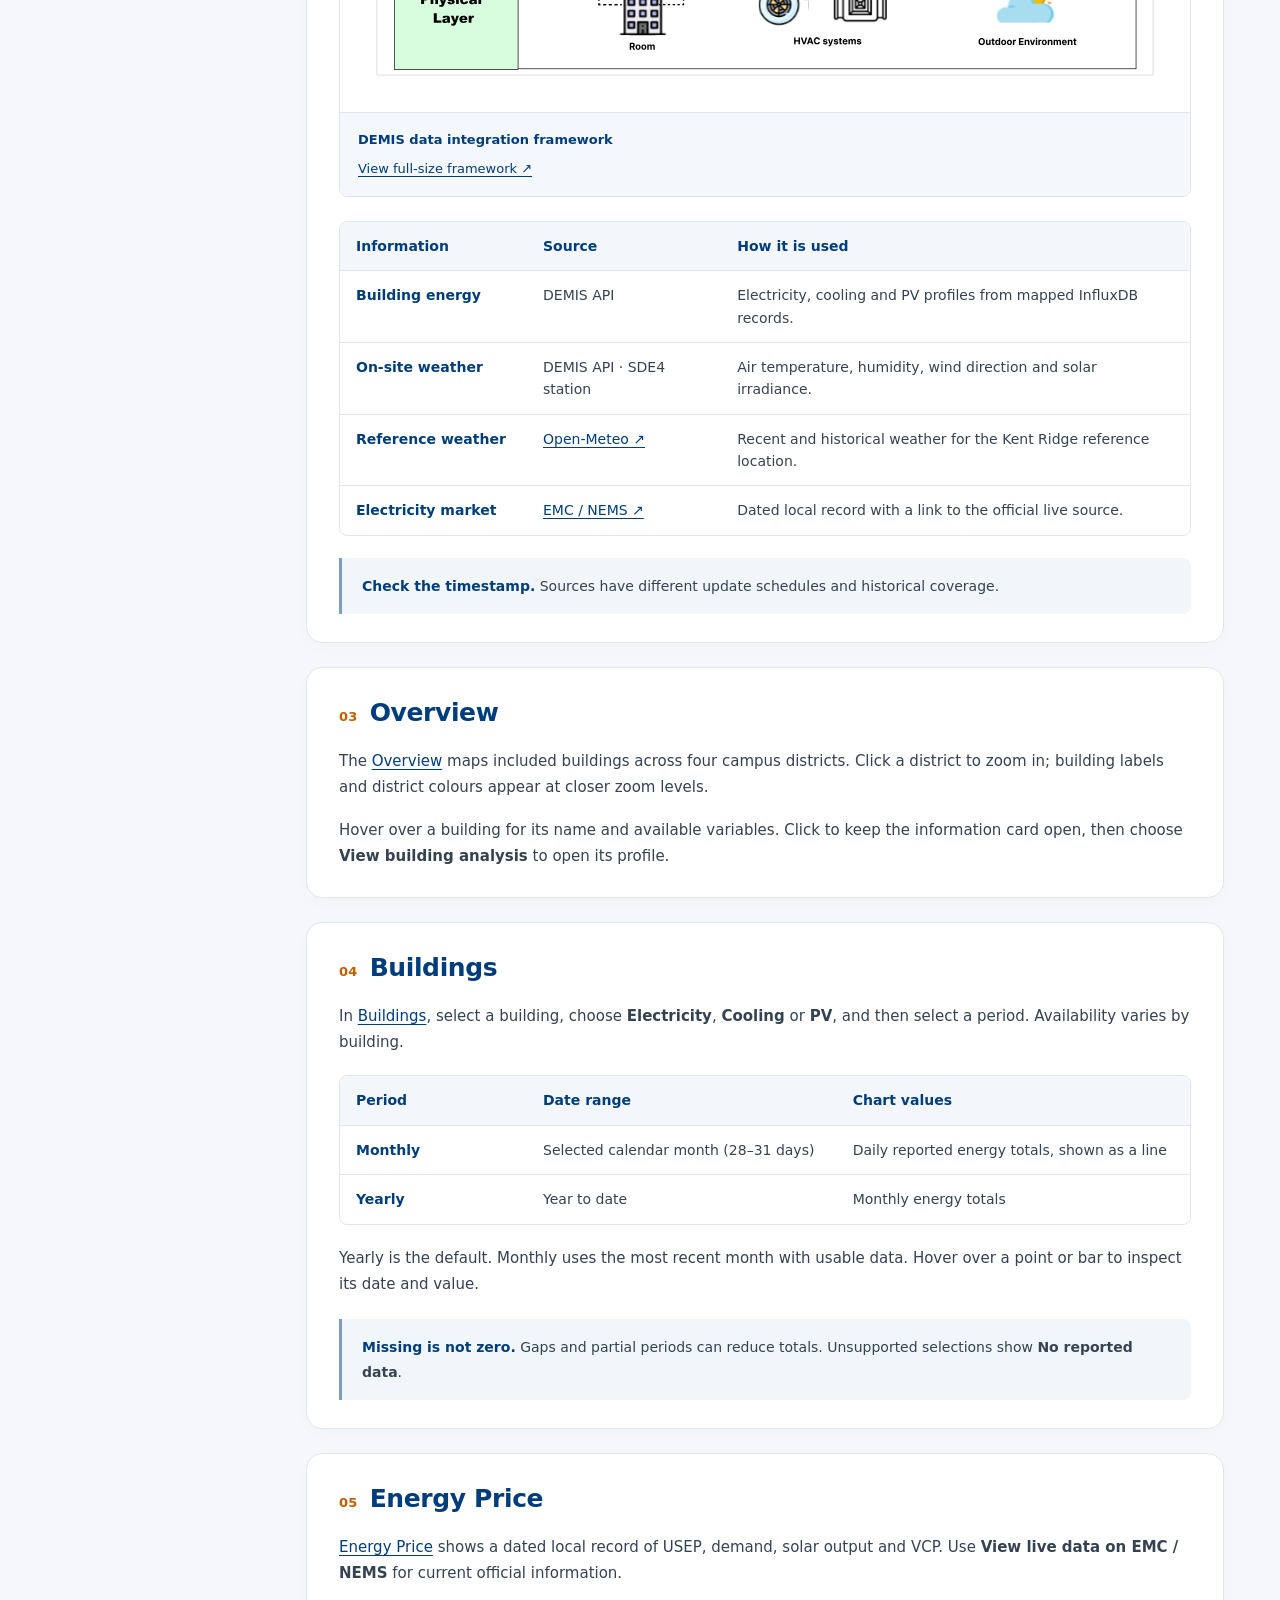
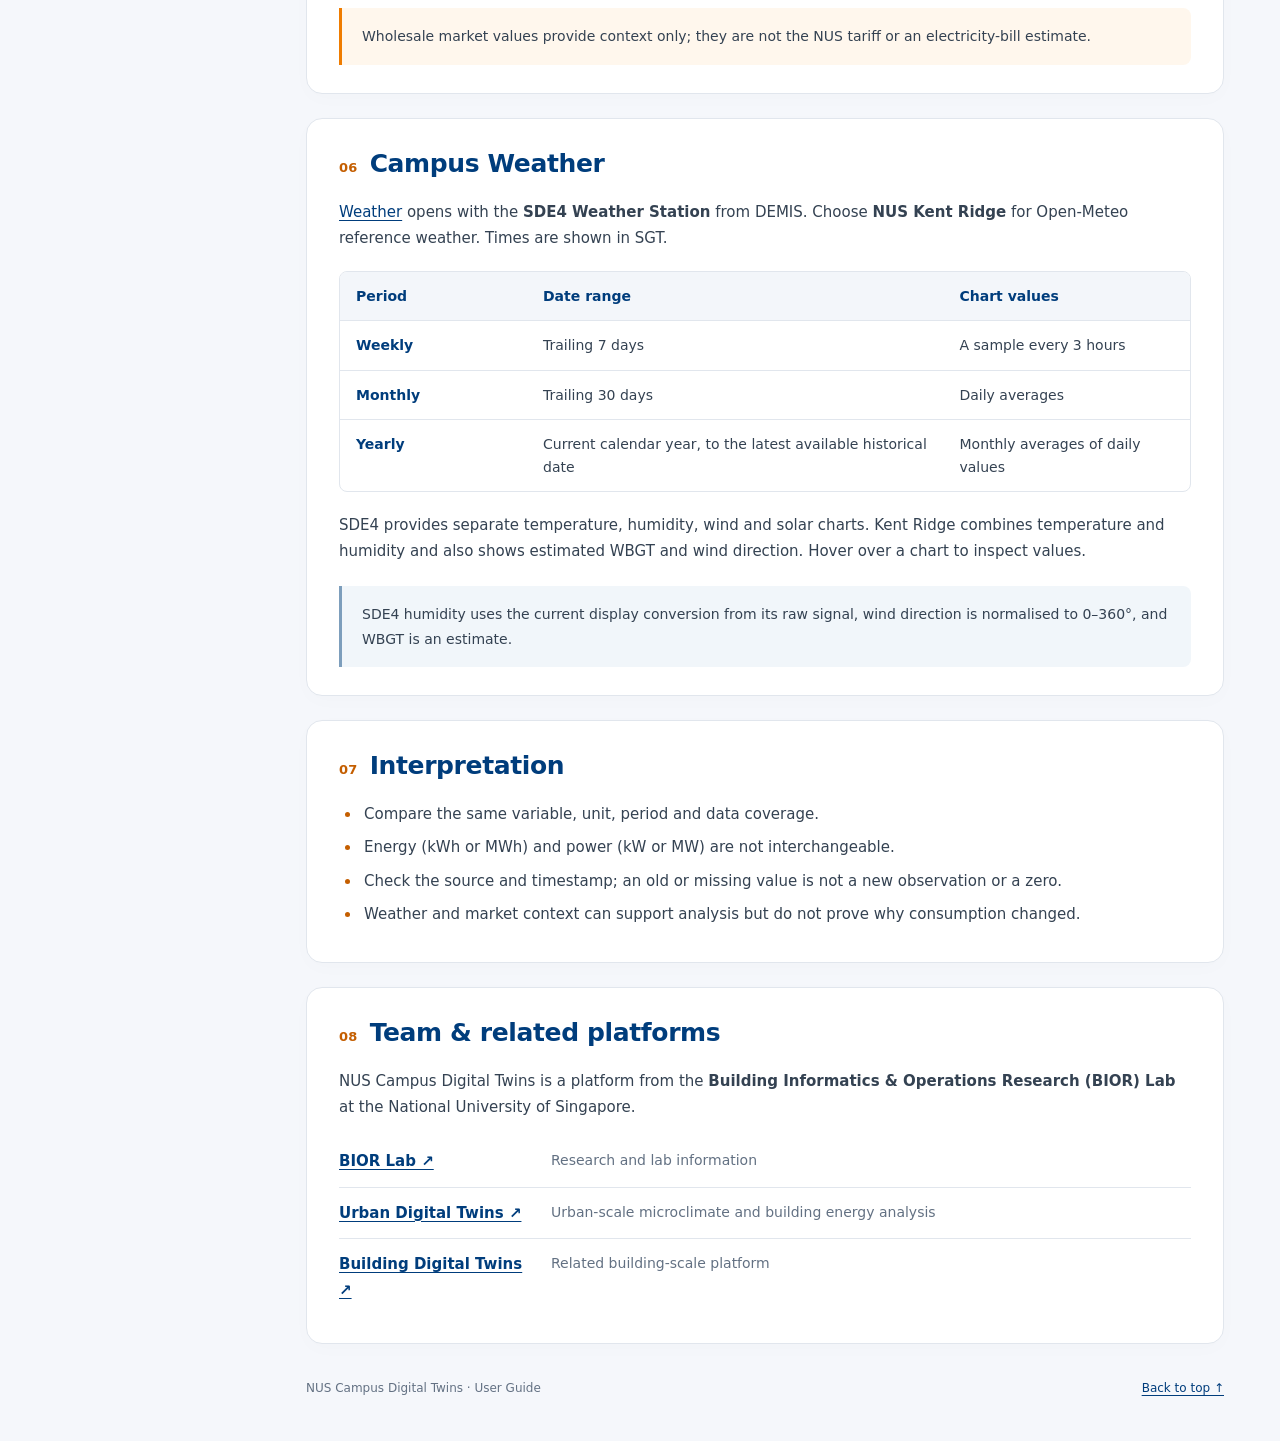
==== commit d7015279: "feat: simplify dashboard and market view" ====
--- a/guide/index.html
+++ b/guide/index.html
@@ -3,7 +3,7 @@
   <head>
     <meta charset="utf-8" />
     <meta name="viewport" content="width=device-width, initial-scale=1" />
-    <meta name="description" content="A guide to NUS Campus Digital Twins: building energy, Singapore electricity prices, local weather and data coverage." />
+    <meta name="description" content="A concise guide to NUS Campus Digital Twins, its functions and data sources." />
     <title>User Guide | NUS Campus Digital Twins</title>
     <link rel="stylesheet" href="styles.css?v=20260908-data-framework" />
   </head>
@@ -14,13 +14,11 @@
       <nav class="guide-nav" aria-label="Guide contents">
         <p class="nav-label">Contents</p>
         <a href="#about">About</a>
-        <a href="#objectives">Objectives</a>
         <a href="#sources">Data sources</a>
         <a href="#overview">Overview</a>
         <a href="#buildings">Buildings</a>
         <a href="#price">Energy Price</a>
         <a href="#weather">Campus Weather</a>
-        <a href="#data">Data Health</a>
         <a href="#interpretation">Interpretation</a>
         <a href="#team">Team &amp; related platforms</a>
       </nav>
@@ -31,76 +29,53 @@
         <img src="../assets/bior-logo.png" alt="NUS Building Informatics &amp; Operations Research Lab" width="440" />
         <p class="eyebrow">Platform documentation</p>
         <h1>NUS Campus Digital Twins<br /><span>User Guide</span></h1>
-        <p class="intro">Explore campus building energy performance, local weather conditions and Singapore electricity market information. This guide explains the platform’s objectives, data sources, controls and interpretation limits.</p>
+        <p class="intro">A concise guide to the dashboard, its data sources and its main functions.</p>
       </header>
 
       <section id="about" aria-labelledby="about-title">
         <h2 id="about-title"><span class="section-number" aria-hidden="true">01</span> About</h2>
-        <p>NUS Campus Digital Twins is a web-based energy management and information system (EMIS) for campus energy monitoring and analysis. It brings together building information, electricity consumption, cooling demand and photovoltaic (PV) generation data across selected NUS buildings.</p>
-        <p>Interactive maps and historical energy profiles are presented alongside weather conditions for NUS Kent Ridge and Singapore wholesale electricity prices. Together, these views help users understand building energy use and the environmental and market context around it.</p>
-        <div class="feature-grid">
-          <div class="feature"><h3>Platform scope</h3><p>Selected NUS buildings and their configured data streams. Coverage varies by building, variable and reporting period.</p></div>
-          <div class="feature"><h3>Primary use</h3><p>Energy monitoring, exploratory analysis and research. The dashboard does not directly control building systems.</p></div>
-        </div>
-      </section>
-
-      <section id="objectives" aria-labelledby="objectives-title">
-        <h2 id="objectives-title"><span class="section-number" aria-hidden="true">02</span> Objectives</h2>
+        <p>NUS Campus Digital Twins is a web-based Digital Energy Management Information System (DEMIS) for monitoring and analysing selected NUS buildings. It combines a campus map with building energy, weather and electricity-market context.</p>
         <ul>
-          <li>Provide a shared view of available campus building energy information.</li>
-          <li>Explore daily and seasonal patterns in electricity use, cooling demand and solar generation.</li>
-          <li>Place energy performance in context using local weather and wholesale electricity market information.</li>
-          <li>Make data coverage and limitations visible before drawing comparisons.</li>
+          <li><strong>Overview:</strong> explore included buildings on an interactive campus map.</li>
+          <li><strong>Buildings:</strong> review monthly and yearly electricity, cooling and PV profiles.</li>
+          <li><strong>Weather:</strong> compare SDE4 station observations with Kent Ridge reference weather.</li>
+          <li><strong>Energy Price:</strong> view a dated market record and open the official EMC / NEMS source.</li>
         </ul>
-        <h3>Questions the platform can support</h3>
-        <p>When does a building use the most energy? How does its profile change across reporting periods? Which buildings have usable data for a chosen variable? Weather and market views provide supporting context, but do not by themselves establish why energy consumption changes.</p>
       </section>
 
       <section id="sources" aria-labelledby="sources-title">
-        <h2 id="sources-title"><span class="section-number" aria-hidden="true">03</span> Data sources</h2>
-        <h3>DEMIS — Digital Energy Management Information System</h3>
-        <p>NUS Campus Digital Twins uses <strong>DEMIS</strong>, a Digital Energy Management Information System developed by the BIOR Lab, as its data foundation. DEMIS provides a common framework for collecting, organising, storing and distributing building operational data from sources with different communication protocols, update frequencies and point definitions.</p>
-        <p><strong>Multi-source data integration.</strong> The framework connects physical rooms, HVAC systems and environmental sensors to a shared data infrastructure. Building Automation System (BAS) points are integrated through BACnet/OPC connections to the PI Server and made accessible through the PI Web API. The wider architecture also supports occupancy and indoor environmental sensors through IoT gateways and MQTT, alongside interfaces for external data services.</p>
-        <p><strong>Collection and service execution.</strong> Docker-based services separate data collection tasks from downstream applications. Python collectors retrieve configured PI records through the PI Web API, process timestamps and numeric values, and write the collected records to the database. Source-specific collection schedules and resampling allow streams with different reporting frequencies to be prepared for time-based analysis.</p>
-        <p><strong>InfluxDB storage and point mapping.</strong> InfluxDB provides the core time-series storage for collected building energy and weather data. Timestamped values are associated with building, point, source and unit metadata. Configured mappings link original PI point names and WebIds to the building codes and metric names exposed by DEMIS, so records can be retrieved consistently by building, variable and time range while retaining their source identity.</p>
-        <p><strong>API access and dashboard use.</strong> The DEMIS API exposes selected latest records and historical series from InfluxDB. NUS Campus Digital Twins uses these records to display mapped buildings, energy profiles and weather charts, applying the sampling or aggregation appropriate to each reporting period. The wider framework supports digital twin visualisation, analytics, fault diagnostics and control applications; this public dashboard presents selected data and visualisation functions.</p>
+        <h2 id="sources-title"><span class="section-number" aria-hidden="true">02</span> Data sources</h2>
+        <p><strong>DEMIS</strong>, developed by the BIOR Lab, is the platform’s data foundation. BAS and weather-station points are accessed from the PI Server through the PI Web API. Docker-based Python collectors process the records and store mapped time-series values in InfluxDB. The DEMIS API then serves selected records to the dashboard.</p>
+        <p>Point mappings connect PI names and WebIds to consistent building codes and metrics while retaining timestamp, source and unit metadata. This allows data with different origins and update frequencies to be queried by building, variable and time range.</p>
         <figure class="data-framework">
           <a href="../assets/building-dt-framework.svg" target="_blank" rel="noopener noreferrer" aria-label="Open DEMIS framework at full size in a new tab">
             <img src="../assets/building-dt-framework.svg" width="1237" height="1034" loading="lazy" alt="DEMIS framework showing physical systems and sensors, data integration through gateways and PI Server, collection services, InfluxDB storage, and analytics and control applications." />
           </a>
-          <figcaption><strong>DEMIS data collection and management framework</strong><span>The wider framework connects physical systems and sensors with data integration, collection services, InfluxDB storage and digital twin applications. This campus dashboard uses the collection, point mapping, API access and visualisation components. Open-Meteo and EMC / NEMS are accessed separately for this dashboard; their data is not stored in the DEMIS database.</span><a href="../assets/building-dt-framework.svg" target="_blank" rel="noopener noreferrer">View full-size framework ↗</a></figcaption>
+          <figcaption><strong>DEMIS data integration framework</strong><a href="../assets/building-dt-framework.svg" target="_blank" rel="noopener noreferrer">View full-size framework ↗</a></figcaption>
         </figure>
         <div class="table-wrap" role="region" aria-label="Data sources table" tabindex="0">
           <table>
             <thead><tr><th scope="col">Information</th><th scope="col">Source</th><th scope="col">How it is used</th></tr></thead>
             <tbody>
-              <tr><th scope="row">Building energy</th><td>DEMIS API · mapped InfluxDB records</td><td>Selected campus electricity, cooling and solar-generation records are aggregated into daily or monthly energy profiles.</td></tr>
-              <tr><th scope="row">On-site weather</th><td>SDE4 Weather Station via the DEMIS API</td><td>Weather records collected and stored in InfluxDB support air temperature, relative humidity, wind direction and solar irradiance charts.</td></tr>
-              <tr><th scope="row">Reference weather</th><td>Open-Meteo <a href="https://open-meteo.com/en/docs" target="_blank" rel="noopener noreferrer">weather ↗</a> and <a href="https://open-meteo.com/en/docs/historical-weather-api" target="_blank" rel="noopener noreferrer">historical APIs ↗</a></td><td>Model-based weather for NUS Kent Ridge provides recent conditions and historical context, including monthly averages for the yearly view.</td></tr>
-              <tr><th scope="row">Electricity market</th><td><a href="https://www.nems.emcsg.com/en/" target="_blank" rel="noopener noreferrer">EMC / NEMS ↗</a></td><td>Published electricity prices, demand, solar output and forecast products.</td></tr>
+              <tr><th scope="row">Building energy</th><td>DEMIS API</td><td>Electricity, cooling and PV profiles from mapped InfluxDB records.</td></tr>
+              <tr><th scope="row">On-site weather</th><td>DEMIS API · SDE4 station</td><td>Air temperature, humidity, wind direction and solar irradiance.</td></tr>
+              <tr><th scope="row">Reference weather</th><td><a href="https://open-meteo.com/en/docs" target="_blank" rel="noopener noreferrer">Open-Meteo ↗</a></td><td>Recent and historical weather for the Kent Ridge reference location.</td></tr>
+              <tr><th scope="row">Electricity market</th><td><a href="https://www.nems.emcsg.com/en/" target="_blank" rel="noopener noreferrer">EMC / NEMS ↗</a></td><td>Dated local record with a link to the official live source.</td></tr>
             </tbody>
           </table>
         </div>
-        <div class="callout"><strong>Check the date, not just the badge.</strong> Sources have different publication schedules and historical coverage. Refer to each chart’s dates, source and last-updated information; “real-time” does not mean every source updates continuously or simultaneously.</div>
+        <div class="callout"><strong>Check the timestamp.</strong> Sources have different update schedules and historical coverage.</div>
       </section>
 
       <section id="overview" aria-labelledby="overview-title">
-        <h2 id="overview-title"><span class="section-number" aria-hidden="true">04</span> Overview</h2>
-        <p>The <a href="../?tab=overview">Overview</a> introduces the project and provides a spatial view of the campus. Use the map to orient yourself, then open a module from the left navigation rail.</p>
-        <p>At campus scale, coloured regions show the four districts and the number of buildings included in this platform. Click a district to zoom in. As you zoom closer, the regional markers fade and building labels appear. Included buildings retain their district colour; other campus buildings are light grey. Colours identify districts, not energy performance or data availability.</p>
-        <p>Hover over an included building to see its name, district and available energy data. Click it to keep its information card open; the selected building turns orange. Choose <strong>View building analysis</strong> to open its energy profiles. Close the card or click the map background to clear the selection.</p>
-        <h3>A simple starting workflow</h3>
-        <ol>
-          <li>Open <strong>Buildings</strong> and select a building and energy variable.</li>
-          <li>Choose a reporting period and inspect the chart’s dates and values.</li>
-          <li>Use <strong>Weather</strong> or <strong>Energy Price</strong> for additional context.</li>
-          <li>Consult <strong>Data Health</strong> and source timestamps before interpreting missing or unusual results.</li>
-        </ol>
+        <h2 id="overview-title"><span class="section-number" aria-hidden="true">03</span> Overview</h2>
+        <p>The <a href="../?tab=overview">Overview</a> maps included buildings across four campus districts. Click a district to zoom in; building labels and district colours appear at closer zoom levels.</p>
+        <p>Hover over a building for its name and available variables. Click to keep the information card open, then choose <strong>View building analysis</strong> to open its profile.</p>
       </section>
 
       <section id="buildings" aria-labelledby="buildings-title">
-        <h2 id="buildings-title"><span class="section-number" aria-hidden="true">05</span> Buildings</h2>
-        <p>The <a href="../?tab=buildings">Buildings</a> module shows energy profiles for a selected building. Choose a building from <strong>Select building</strong>, then choose <strong>Electricity</strong>, <strong>Cooling</strong> or <strong>PV</strong>. Not every building has all three variables.</p>
+        <h2 id="buildings-title"><span class="section-number" aria-hidden="true">04</span> Buildings</h2>
+        <p>In <a href="../?tab=buildings">Buildings</a>, select a building, choose <strong>Electricity</strong>, <strong>Cooling</strong> or <strong>PV</strong>, and then select a period. Availability varies by building.</p>
         <div class="table-wrap" role="region" aria-label="Building reporting periods" tabindex="0">
           <table>
             <thead><tr><th scope="col">Period</th><th scope="col">Date range</th><th scope="col">Chart values</th></tr></thead>
@@ -110,33 +85,19 @@
             </tbody>
           </table>
         </div>
-        <p>Yearly is the default view, with monthly energy totals shown as bars. Monthly automatically shows the most recent completed month with full reporting coverage where available; the reporting month is stated below the chart title. If no fully reported month exists, the latest ended month with data is used, or the current partial month if that is the only data available. There is no manual month selector. Weekly and hourly charts are not offered in this module.</p>
-        <p>Hover over a chart point or bar to inspect the date and energy value. The summary reports the available energy total, average, peak reporting period and number of available series. Units are shown as kWh or MWh, depending on the scale. Dates without readings remain gaps; incomplete daily totals are identified in the chart subtitle.</p>
-        <div class="callout"><strong>Available data is not necessarily a complete period.</strong> A partial month, gaps or a late start in API coverage can reduce the reported total. Missing values should not be read as zero consumption. Check coverage before comparing buildings or periods. Unsupported or unavailable selections show <strong>No reported data</strong>.</div>
+        <p>Yearly is the default. Monthly uses the most recent month with usable data. Hover over a point or bar to inspect its date and value.</p>
+        <div class="callout"><strong>Missing is not zero.</strong> Gaps and partial periods can reduce totals. Unsupported selections show <strong>No reported data</strong>.</div>
       </section>
 
       <section id="price" aria-labelledby="price-title">
-        <h2 id="price-title"><span class="section-number" aria-hidden="true">06</span> Energy Price</h2>
-        <p>The <a href="../?tab=market">Energy Price</a> module presents EMC / NEMS market information. Use the data-product selector to switch between six views:</p>
-        <ul class="product-list">
-          <li>Real-time Energy Prices and Demand</li>
-          <li>72-period Energy Prices and Demand</li>
-          <li>7-day Energy Prices and Demand (Period-based)</li>
-          <li>7-day Demand (Daily Average-Min-Max)</li>
-          <li>7-day Energy Prices (Daily Average-Min-Max)</li>
-          <li>7-day Solar Forecast (Average-Min-Max)</li>
-        </ul>
-        <h3>Reading charts and tables</h3>
-        <p>The real-time and 72-period products support <strong>Chart</strong> and <strong>Table</strong> views. Trading periods are half-hour intervals. On charts, consult the legend to distinguish past values, the current period and future forecasts. Daily range products show the average together with minimum and maximum values.</p>
-        <p><strong>USEP</strong> means Uniform Singapore Energy Price. Price values use S$/MWh; demand and solar output use MW. Hover over the chart for individual values, and check the last-updated time before using them.</p>
-        <div class="callout warning"><strong>Market context, not a campus bill.</strong> Wholesale prices, including provisional values and forecasts, are not the NUS contracted tariff or an electricity-bill estimate. Data availability depends on the upstream provider. If the display is stale or unavailable, use Refresh or follow the <a href="https://www.nems.emcsg.com/en/" target="_blank" rel="noopener noreferrer">official EMC / NEMS source ↗</a>.</div>
+        <h2 id="price-title"><span class="section-number" aria-hidden="true">05</span> Energy Price</h2>
+        <p><a href="../?tab=market">Energy Price</a> shows a dated local record of USEP, demand, solar output and VCP. Use <strong>View live data on EMC / NEMS</strong> for current official information.</p>
+        <div class="callout warning">Wholesale market values provide context only; they are not the NUS tariff or an electricity-bill estimate.</div>
       </section>
 
       <section id="weather" aria-labelledby="weather-title">
-        <h2 id="weather-title"><span class="section-number" aria-hidden="true">07</span> Campus Weather</h2>
-        <p>The <a href="../?tab=weather">Weather</a> module opens with <strong>SDE4 Weather Station</strong>, presenting weather records collected through DEMIS, stored in InfluxDB and served by the DEMIS API. Select <strong>NUS Kent Ridge</strong> under Reference location to explore Open-Meteo weather and historical data for the campus reference coordinates (1.2966° N, 103.7764° E). All times are shown in Singapore time (SGT, UTC+8).</p>
-        <h3>Weather charts</h3>
-        <p>Kent Ridge displays combined air temperature and relative humidity, estimated WBGT and wind direction charts. SDE4 displays separate air temperature, relative humidity, wind direction and solar irradiance charts. Hover over or keyboard-focus a chart period to open the dark tooltip showing its date, value, unit and sampling or averaging method.</p>
+        <h2 id="weather-title"><span class="section-number" aria-hidden="true">06</span> Campus Weather</h2>
+        <p><a href="../?tab=weather">Weather</a> opens with the <strong>SDE4 Weather Station</strong> from DEMIS. Choose <strong>NUS Kent Ridge</strong> for Open-Meteo reference weather. Times are shown in SGT.</p>
         <div class="table-wrap" role="region" aria-label="Weather reporting periods" tabindex="0">
           <table>
             <thead><tr><th scope="col">Period</th><th scope="col">Date range</th><th scope="col">Chart values</th></tr></thead>
@@ -147,36 +108,22 @@
             </tbody>
           </table>
         </div>
-        <p>Monthly and Yearly are different aggregations, not the same series with different labels. Kent Ridge yearly charts use ERA5 historical data, which arrives with a delay; the latest month may be partial. SDE4 yearly charts aggregate the available hourly station records into monthly means.</p>
-        <p>For SDE4, the displayed relative humidity applies the current presentation convention of multiplying the raw station signal by 10 and constraining it to 0–100%RH. Wind direction is normalised to 0–360°. These display conversions do not correct upstream sensor or mapping problems.</p>
-        <div class="callout"><strong>Current conditions stay current.</strong> Changing the chart period does not change the latest-condition cards above it. Estimated WBGT is a shade-based approximation, not a measured heat-stress index or a substitute for site-specific safety assessment.</div>
-      </section>
-
-      <section id="data" aria-labelledby="data-title">
-        <h2 id="data-title"><span class="section-number" aria-hidden="true">08</span> Data Health</h2>
-        <p>The <a href="../?tab=data">Data Health</a> module checks the latest response from the DEMIS API and compares it with the 16-building dashboard scope. The summary shows how many buildings are reporting, the number of records returned by the latest API response, partial coverage and buildings with no current records.</p>
-        <ul>
-          <li><strong>All:</strong> shows every building in the selected dashboard scope.</li>
-          <li><strong>Partial:</strong> shows buildings for which only part of the intended electricity, cooling or PV coverage is currently available.</li>
-          <li><strong>Missing:</strong> shows buildings with no current records in the latest public API response.</li>
-        </ul>
-        <p>The filter changes the rows in the Building × metric coverage table; it does not alter the API data or the summary totals. A check mark means a usable latest value was returned for that metric. The source-health table distinguishes a recently checked source from a source that has not yet been opened during the current browser session.</p>
-        <div class="callout"><strong>Latest API records include retained aliases.</strong> The record count describes the complete latest response used by the dashboard and may include both canonical names and migration aliases. It should not be interpreted as a count of unique physical meters.</div>
+        <p>SDE4 provides separate temperature, humidity, wind and solar charts. Kent Ridge combines temperature and humidity and also shows estimated WBGT and wind direction. Hover over a chart to inspect values.</p>
+        <div class="callout">SDE4 humidity uses the current display conversion from its raw signal, wind direction is normalised to 0–360°, and WBGT is an estimate.</div>
       </section>
 
       <section id="interpretation" aria-labelledby="interpretation-title">
-        <h2 id="interpretation-title"><span class="section-number" aria-hidden="true">09</span> Interpretation &amp; limitations</h2>
-        <h3>Keep units and time ranges aligned</h3>
-        <p>Energy (kWh or MWh) is accumulated over time; power (kW or MW) describes a rate. A building’s monthly energy total is not directly comparable to a market demand value in MW. Likewise, weather averages and energy totals answer different questions.</p>
-        <h3>Compare like with like</h3>
-        <p>Use the same variable, date range and data coverage when comparing profiles. Building size, use and operating hours can differ. A higher total alone does not establish poorer efficiency, and a relationship with weather does not establish causation.</p>
-        <h3>Recognise the source type</h3>
-        <p>Meter-derived energy, modelled weather, historical reanalysis and market forecasts are distinct kinds of information. Preserve these distinctions when exporting findings into reports or presentations, and include the source and reporting dates.</p>
-        <div class="callout warning"><strong>If something looks wrong:</strong> check the selected building, variable, period, units and timestamp first. For an unavailable source, retry later or consult the linked provider. Do not treat an old value as a new observation.</div>
+        <h2 id="interpretation-title"><span class="section-number" aria-hidden="true">07</span> Interpretation</h2>
+        <ul>
+          <li>Compare the same variable, unit, period and data coverage.</li>
+          <li>Energy (kWh or MWh) and power (kW or MW) are not interchangeable.</li>
+          <li>Check the source and timestamp; an old or missing value is not a new observation or a zero.</li>
+          <li>Weather and market context can support analysis but do not prove why consumption changed.</li>
+        </ul>
       </section>
 
       <section id="team" aria-labelledby="team-title">
-        <h2 id="team-title"><span class="section-number" aria-hidden="true">10</span> Team &amp; related platforms</h2>
+        <h2 id="team-title"><span class="section-number" aria-hidden="true">08</span> Team &amp; related platforms</h2>
         <p>NUS Campus Digital Twins is a platform from the <strong>Building Informatics &amp; Operations Research (BIOR) Lab</strong> at the National University of Singapore.</p>
         <ul class="related-links">
           <li><a href="https://maomaohu.net/" target="_blank" rel="noopener noreferrer">BIOR Lab ↗</a><span>Research and lab information</span></li>
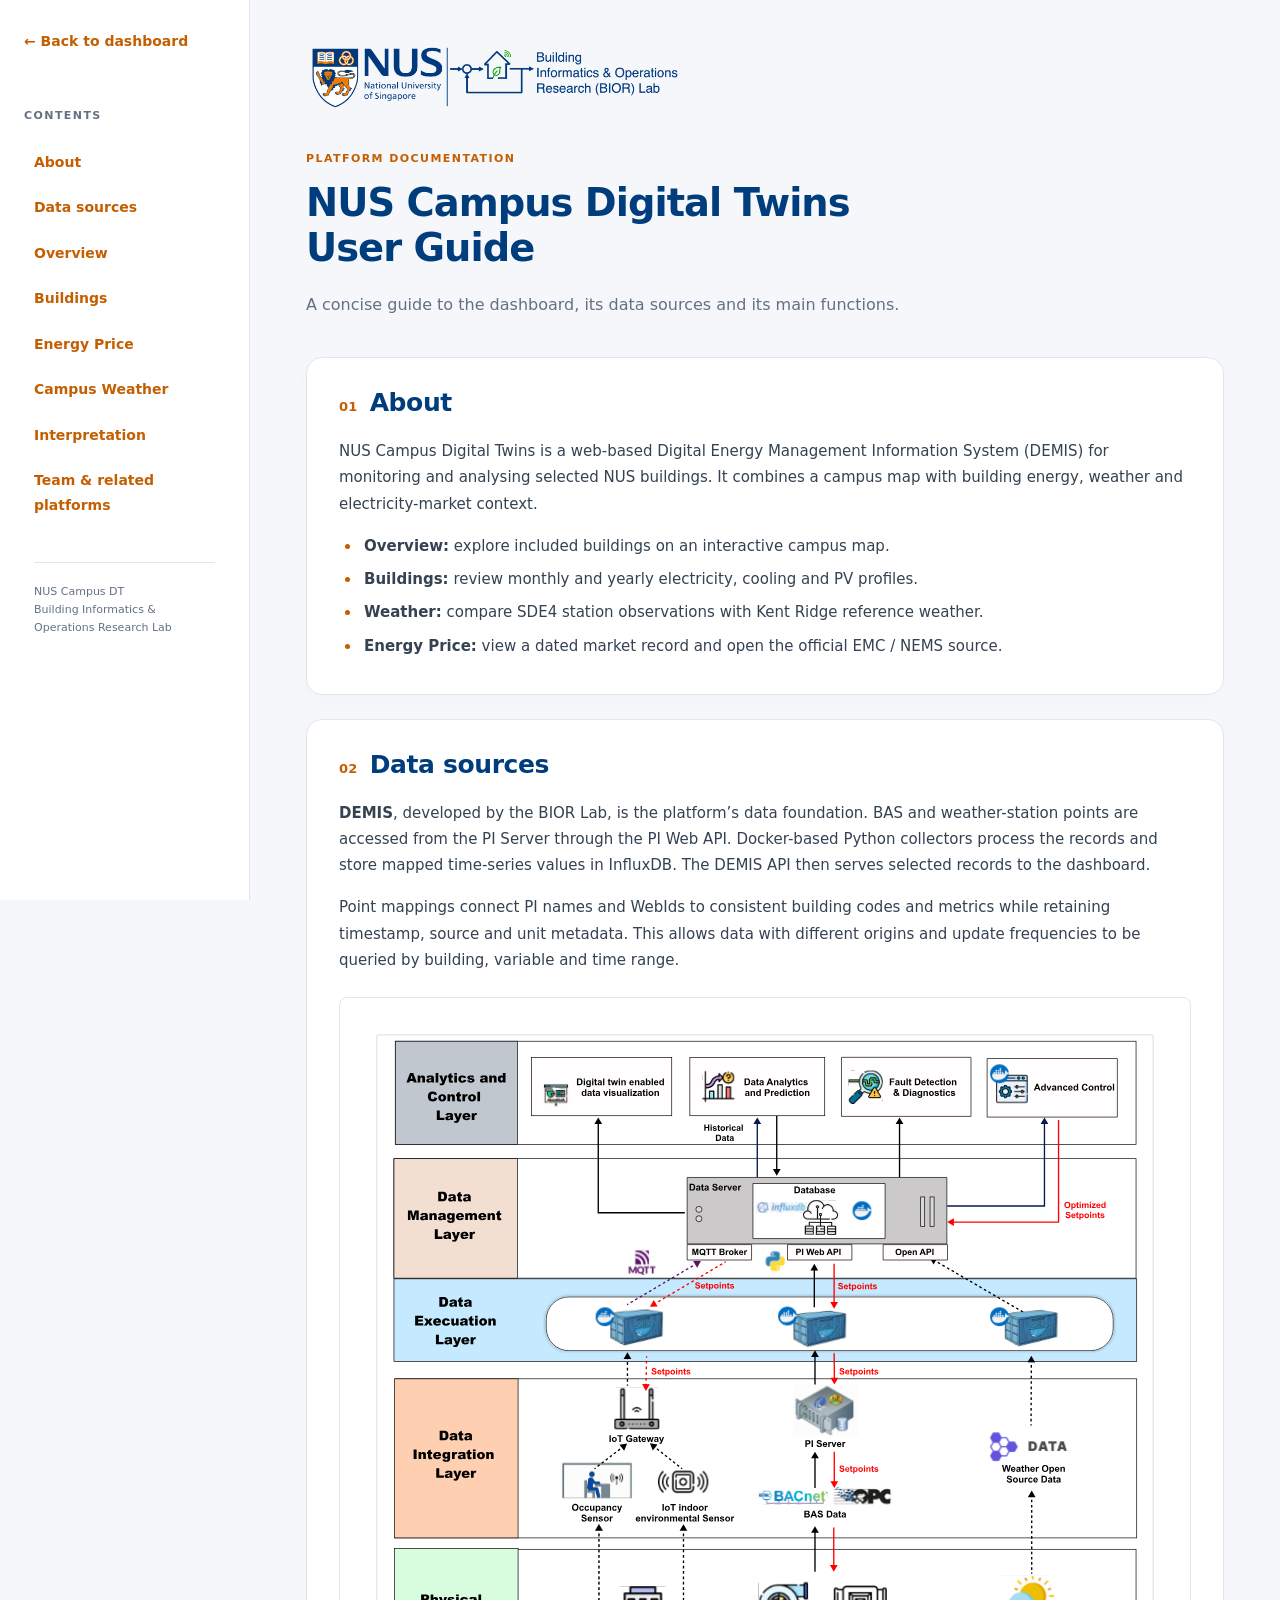
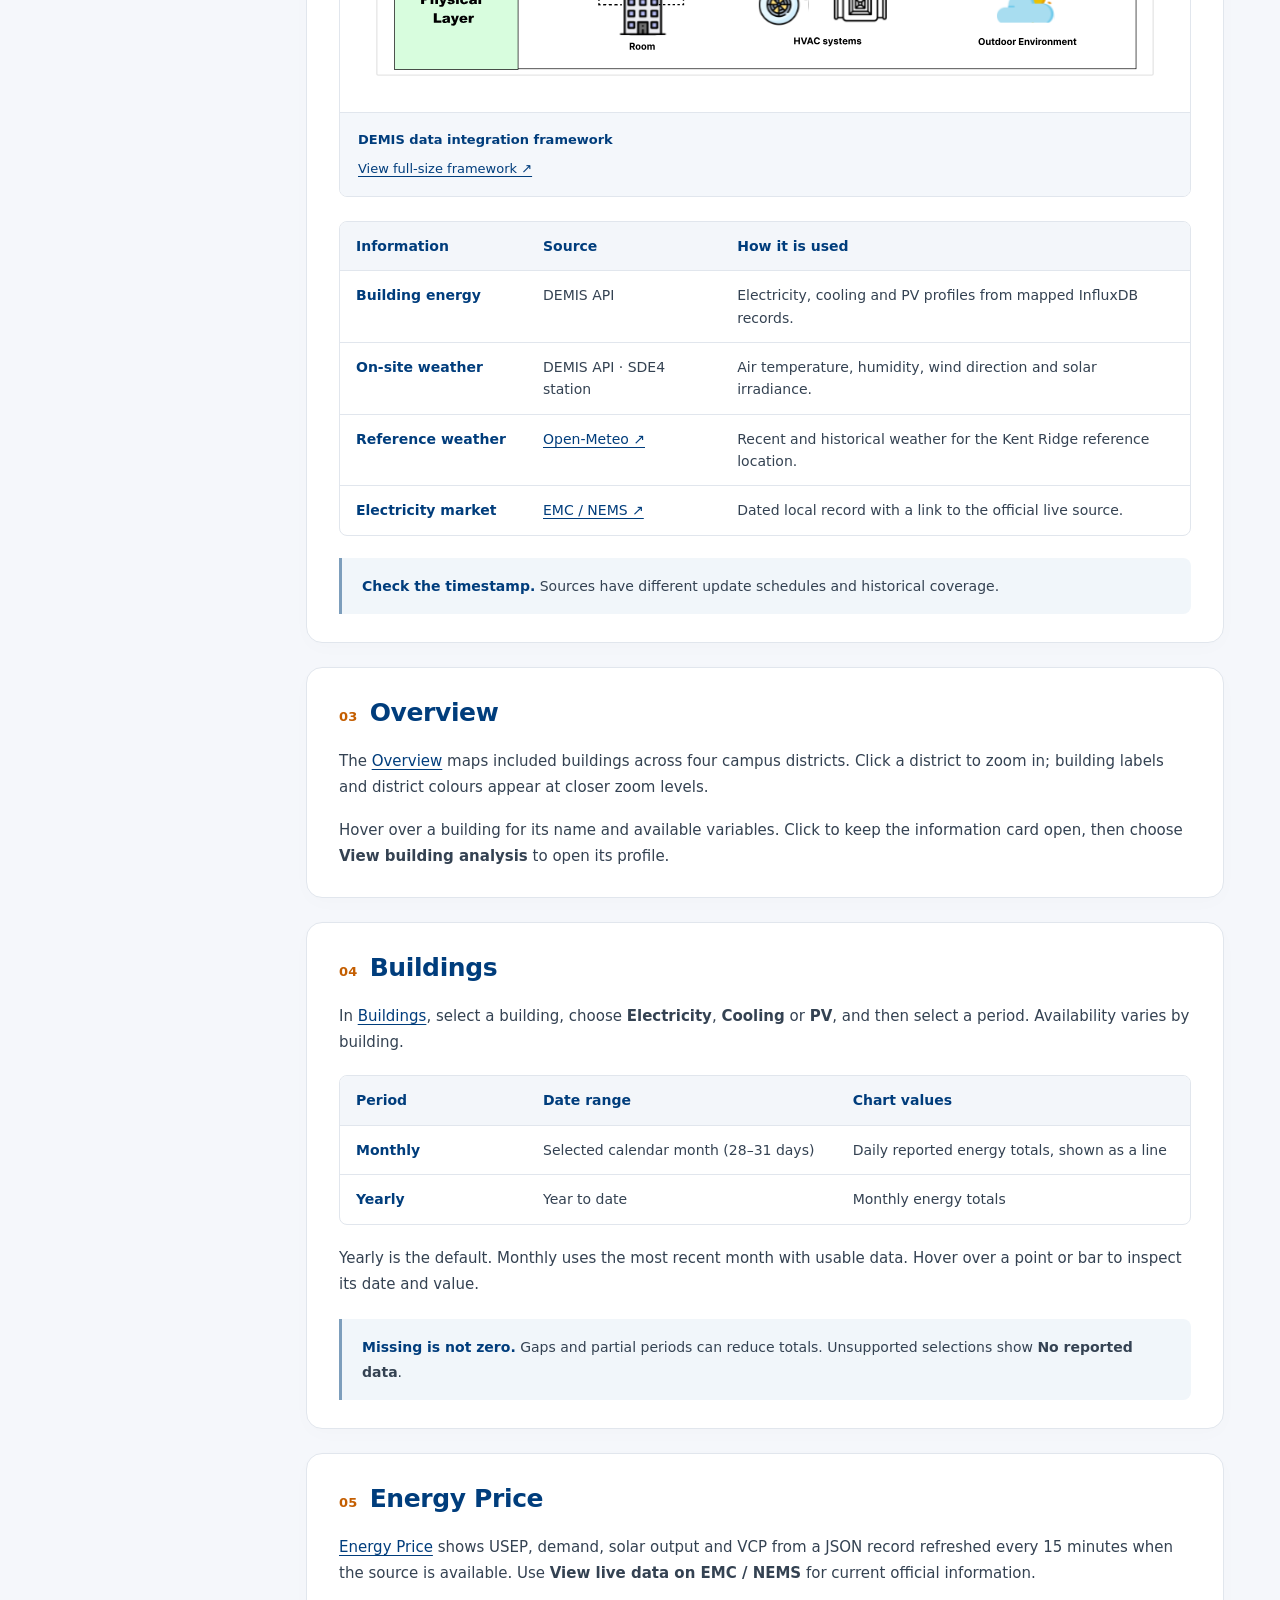
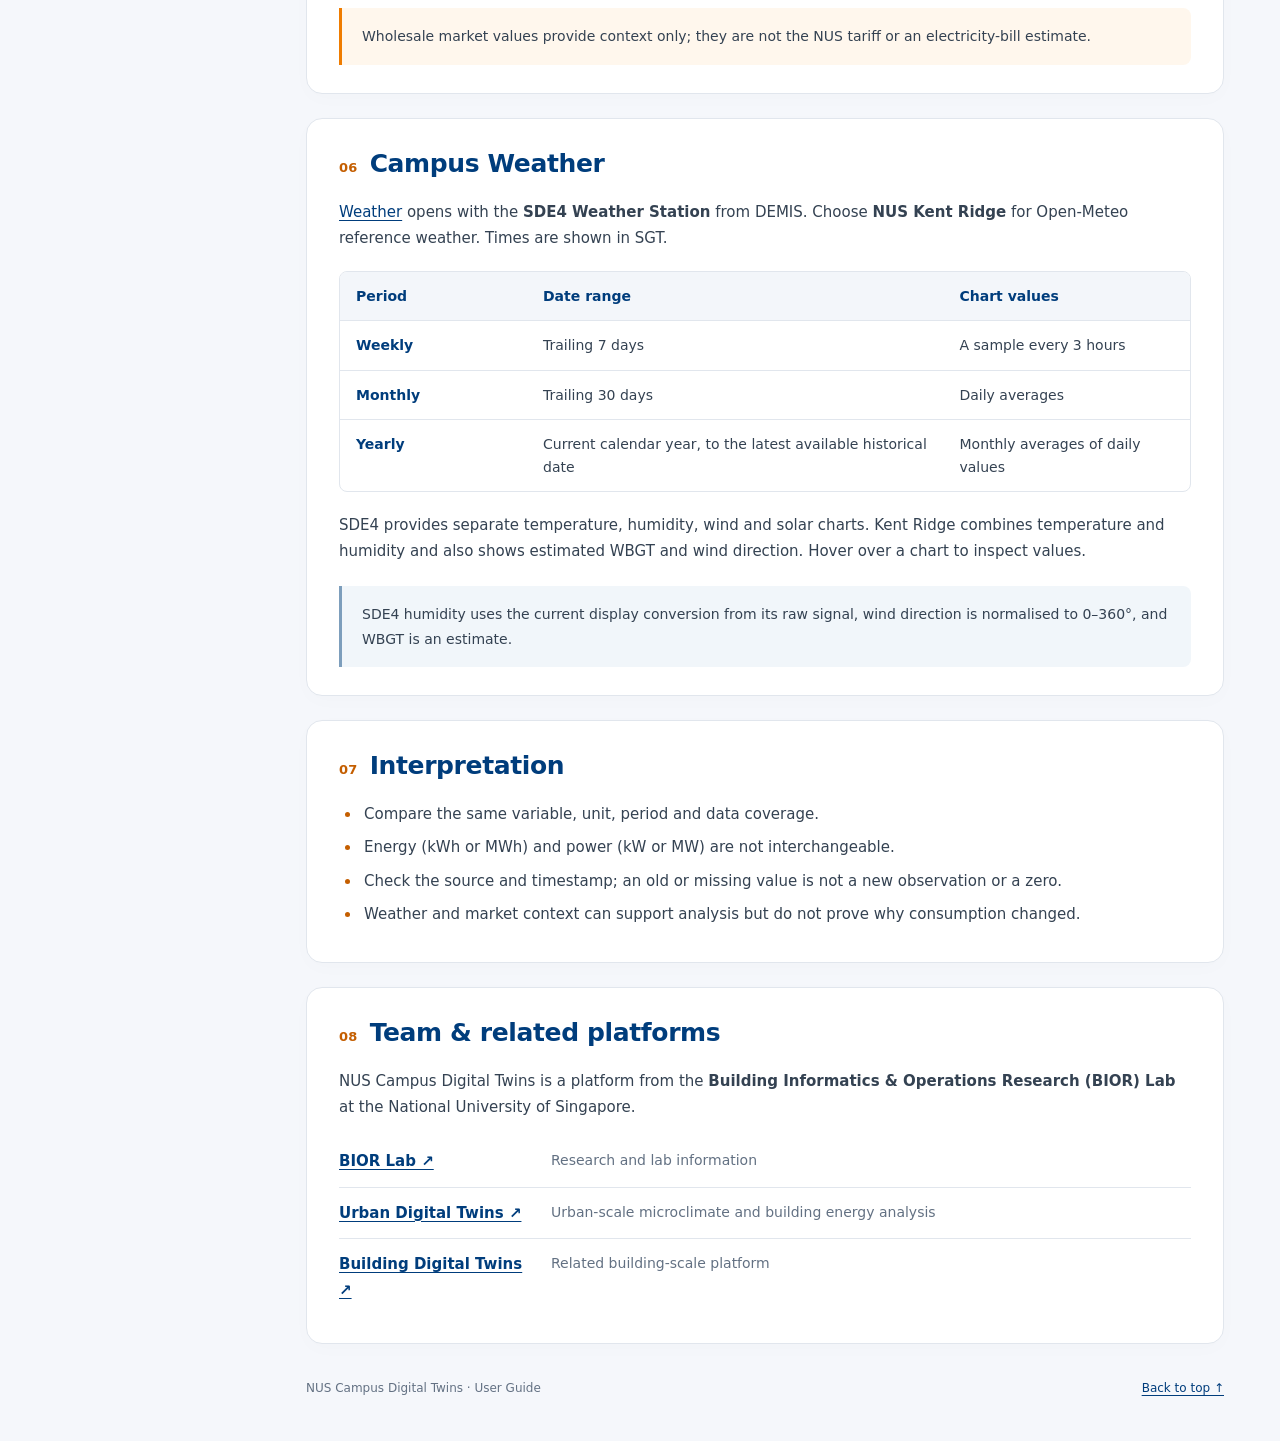
==== commit 9eef0202: "feat: automate market snapshot updates" ====
--- a/guide/index.html
+++ b/guide/index.html
@@ -91,7 +91,7 @@
 
       <section id="price" aria-labelledby="price-title">
         <h2 id="price-title"><span class="section-number" aria-hidden="true">05</span> Energy Price</h2>
-        <p><a href="../?tab=market">Energy Price</a> shows a dated local record of USEP, demand, solar output and VCP. Use <strong>View live data on EMC / NEMS</strong> for current official information.</p>
+        <p><a href="../?tab=market">Energy Price</a> shows USEP, demand, solar output and VCP from a JSON record refreshed every 15 minutes when the source is available. Use <strong>View live data on EMC / NEMS</strong> for current official information.</p>
         <div class="callout warning">Wholesale market values provide context only; they are not the NUS tariff or an electricity-bill estimate.</div>
       </section>
 
